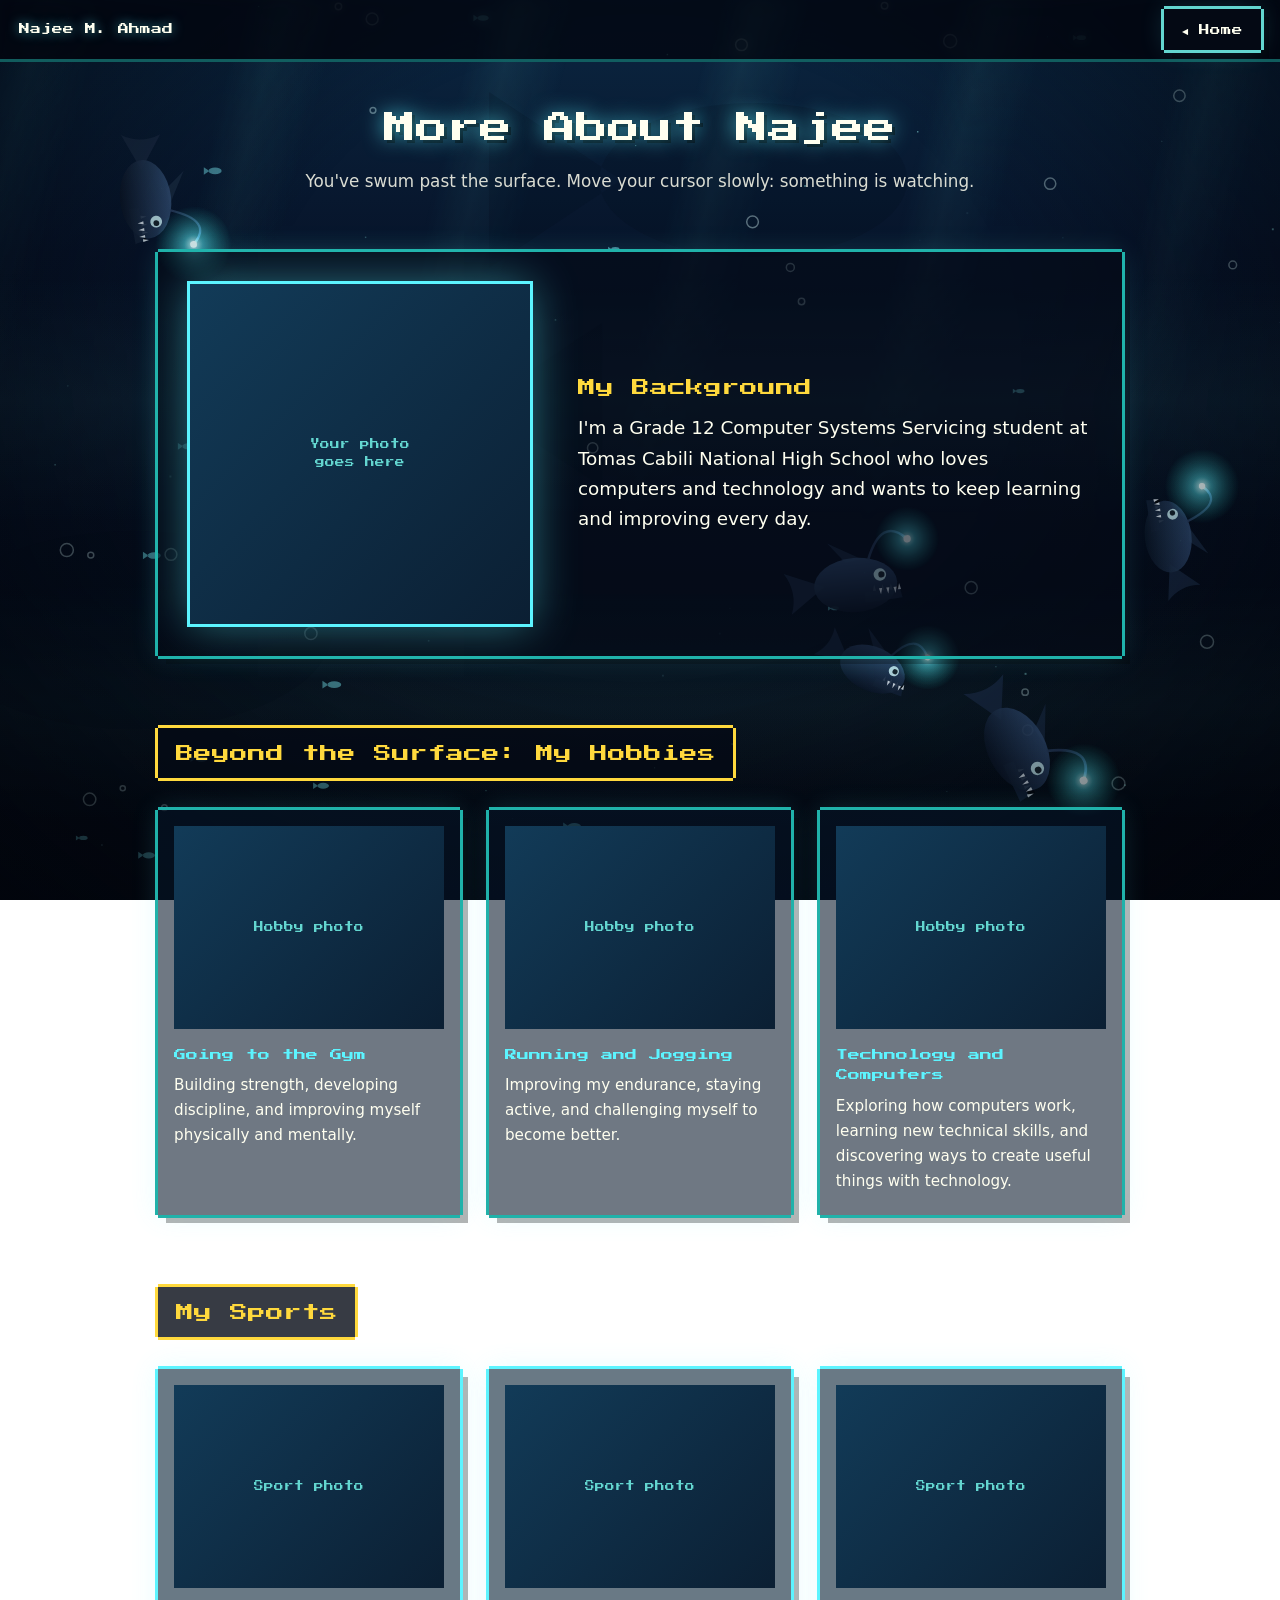
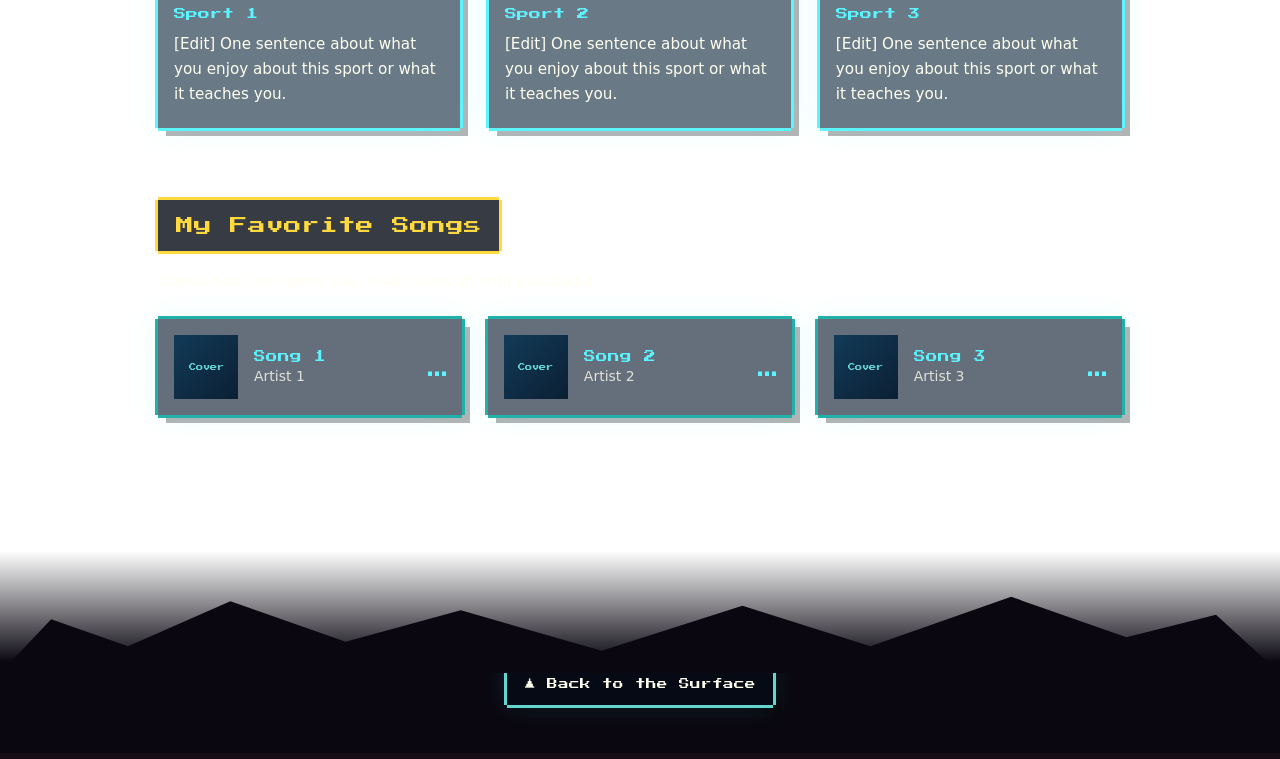
==== about.html @ a52f6c31 "Almost Done" ====
<!DOCTYPE html>
<html lang="en">
<head>
  <meta charset="UTF-8">
  <meta name="viewport" content="width=device-width, initial-scale=1">
  <title>More About Najee | Najee M. Ahmad</title>
  <meta name="description" content="Background, hobbies and sports of Najee M. Ahmad, Grade 12 Computer Systems Servicing student.">
  <meta name="theme-color" content="#050B16">
  <link rel="icon" href="data:image/svg+xml,%3Csvg xmlns='http://www.w3.org/2000/svg' viewBox='0 0 8 8' shape-rendering='crispEdges'%3E%3Crect width='8' height='8' fill='%230B1F33'/%3E%3Crect x='2' y='3' width='4' height='2' fill='%2363D6D0'/%3E%3C/svg%3E">
  <link rel="preconnect" href="https://fonts.googleapis.com">
  <link rel="preconnect" href="https://fonts.gstatic.com" crossorigin>
  <link href="https://fonts.googleapis.com/css2?family=Press+Start+2P&display=swap" rel="stylesheet">
  <link rel="stylesheet" href="about.css">
  <script>document.documentElement.classList.add('js');</script>
</head>
<body>
  <!-- SONGS: put your audio files in a music/ folder as song-1.mp3, song-2.mp3, song-3.mp3 -->
  <!-- PHOTOS: put these in the images/ folder (or change the src paths below):
       about-photo.jpg, hobby-gym.jpg, hobby-running.jpg, hobby-tech.jpg, song-1.jpg..song-3.jpg (covers), sport-1.jpg, sport-2.jpg, sport-3.jpg -->
  <div class="par" style="--k:.10" aria-hidden="true"><div class="rays"></div></div>
  <div class="par" style="--k:.22" aria-hidden="true"><div class="fog f1"></div><div class="fog f2"></div></div>
  <div class="vignette" aria-hidden="true"></div>
  <canvas id="sea" aria-hidden="true"></canvas>

  <header class="nav">
    <a class="brand" href="index.html#surface" data-leave>Najee M. Ahmad</a>
    <a class="btn" href="index.html#surface" data-leave>&#9668; Home</a>
  </header>

  <main>
    <div class="intro reveal">
      <h1>More About Najee</h1>
      <p>You've swum past the surface. Move your cursor slowly: something is watching.</p>
    </div>

    <section id="background" class="panel background" aria-labelledby="bg-title">
      <div class="ph square float reveal">
        <span>Your photo<br>goes here</span>
        <img src="images/about-photo.jpg" alt="Portrait of Najee M. Ahmad" width="560" height="560" data-fallback>
      </div>
      <div class="reveal">
        <h2 id="bg-title">My Background</h2>
        <p>I'm a Grade 12 Computer Systems Servicing student at Tomas Cabili National High School who loves computers and technology and wants to keep learning and improving every day.</p>
      </div>
    </section>

    <section id="hobbies" aria-labelledby="hobby-title">
      <h2 id="hobby-title" class="group reveal">Beyond the Surface: My Hobbies</h2>
      <div class="grid">
        <article class="card reveal">
          <div class="ph"><span>Hobby photo</span><img src="images/hobby-gym.jpg" alt="Najee working out at the gym" width="400" height="300" data-fallback></div>
          <h3>Going to the Gym</h3>
          <p>Building strength, developing discipline, and improving myself physically and mentally.</p>
        </article>
        <article class="card reveal">
          <div class="ph"><span>Hobby photo</span><img src="images/hobby-running.jpg" alt="Najee running outdoors" width="400" height="300" data-fallback></div>
          <h3>Running and Jogging</h3>
          <p>Improving my endurance, staying active, and challenging myself to become better.</p>
        </article>
        <article class="card reveal">
          <div class="ph"><span>Hobby photo</span><img src="images/hobby-tech.jpg" alt="Najee working with computers" width="400" height="300" data-fallback></div>
          <h3>Technology and Computers</h3>
          <p>Exploring how computers work, learning new technical skills, and discovering ways to create useful things with technology.</p>
        </article>
      </div>
    </section>

    <section id="sports" aria-labelledby="sport-title">
      <h2 id="sport-title" class="group reveal">My Sports</h2>
      <div class="grid">
        <article class="card sport reveal">
          <div class="ph"><span>Sport photo</span><img src="images/sport-1.jpg" alt="Najee playing Sport 1 (replace with your sport)" width="400" height="300" data-fallback></div>
          <h3>Sport 1</h3>
          <p>[Edit] One sentence about what you enjoy about this sport or what it teaches you.</p>
        </article>
        <article class="card sport reveal">
          <div class="ph"><span>Sport photo</span><img src="images/sport-2.jpg" alt="Najee playing Sport 2 (replace with your sport)" width="400" height="300" data-fallback></div>
          <h3>Sport 2</h3>
          <p>[Edit] One sentence about what you enjoy about this sport or what it teaches you.</p>
        </article>
        <article class="card sport reveal">
          <div class="ph"><span>Sport photo</span><img src="images/sport-3.jpg" alt="Najee playing Sport 3 (replace with your sport)" width="400" height="300" data-fallback></div>
          <h3>Sport 3</h3>
          <p>[Edit] One sentence about what you enjoy about this sport or what it teaches you.</p>
        </article>
      </div>
    </section>
    <section id="songs" aria-labelledby="song-title">
      <h2 id="song-title" class="group reveal">My Favorite Songs</h2>
      <p class="small-note reveal">Open a box, then press play. Music stays off until you start it.</p>
      <div class="songs">
        <article class="song reveal">
          <button type="button" class="song-head" aria-expanded="false" aria-controls="song-1-panel">
            <span class="cover"><span>Cover</span><img src="images/song-1.jpg" alt="Album cover for Song 1" width="64" height="64" data-fallback></span>
            <span class="song-meta"><strong>Song 1</strong><small>Artist 1</small></span>
            <span class="eq" aria-hidden="true"><i></i><i></i><i></i></span>
          </button>
          <div class="song-panel" id="song-1-panel"><div class="song-inner">
            <div class="ctrls">
              <button type="button" class="play" aria-label="Play Song 1">&#9654;</button>
              <input type="range" class="seek" min="0" max="100" value="0" step="0.1" aria-label="Seek Song 1">
              <span class="time">0:00 / 0:00</span>
            </div>
            <label class="vol">Volume <input type="range" class="volume" min="0" max="1" step="0.05" value="0.6"></label>
            <p class="song-note" hidden>Add your audio file at music/song-1.mp3 to play this song.</p>
          </div></div>
          <audio preload="none" src="music/song-1.mp3"></audio>
        </article>
        <article class="song reveal">
          <button type="button" class="song-head" aria-expanded="false" aria-controls="song-2-panel">
            <span class="cover"><span>Cover</span><img src="images/song-2.jpg" alt="Album cover for Song 2" width="64" height="64" data-fallback></span>
            <span class="song-meta"><strong>Song 2</strong><small>Artist 2</small></span>
            <span class="eq" aria-hidden="true"><i></i><i></i><i></i></span>
          </button>
          <div class="song-panel" id="song-2-panel"><div class="song-inner">
            <div class="ctrls">
              <button type="button" class="play" aria-label="Play Song 2">&#9654;</button>
              <input type="range" class="seek" min="0" max="100" value="0" step="0.1" aria-label="Seek Song 2">
              <span class="time">0:00 / 0:00</span>
            </div>
            <label class="vol">Volume <input type="range" class="volume" min="0" max="1" step="0.05" value="0.6"></label>
            <p class="song-note" hidden>Add your audio file at music/song-2.mp3 to play this song.</p>
          </div></div>
          <audio preload="none" src="music/song-2.mp3"></audio>
        </article>
        <article class="song reveal">
          <button type="button" class="song-head" aria-expanded="false" aria-controls="song-3-panel">
            <span class="cover"><span>Cover</span><img src="images/song-3.jpg" alt="Album cover for Song 3" width="64" height="64" data-fallback></span>
            <span class="song-meta"><strong>Song 3</strong><small>Artist 3</small></span>
            <span class="eq" aria-hidden="true"><i></i><i></i><i></i></span>
          </button>
          <div class="song-panel" id="song-3-panel"><div class="song-inner">
            <div class="ctrls">
              <button type="button" class="play" aria-label="Play Song 3">&#9654;</button>
              <input type="range" class="seek" min="0" max="100" value="0" step="0.1" aria-label="Seek Song 3">
              <span class="time">0:00 / 0:00</span>
            </div>
            <label class="vol">Volume <input type="range" class="volume" min="0" max="1" step="0.05" value="0.6"></label>
            <p class="song-note" hidden>Add your audio file at music/song-3.mp3 to play this song.</p>
          </div></div>
          <audio preload="none" src="music/song-3.mp3"></audio>
        </article>
      </div>
    </section>
  </main>

  <footer class="floor">
    <a class="btn" href="index.html#surface" data-leave>&#9650; Back to the Surface</a>
  </footer>

  <script src="about.js"></script>
</body>
</html>
---- about.css ----
/* about.css - deep-sea abyss theme for about.html */
@view-transition { navigation: auto; }
:root {
  --navy: #0B1F33; --deep: #07142A; --abyss: #030710;
  --teal: #20B2AA; --turq: #63D6D0; --bio: #5CF4FF; --gold: #FFD93D; --ivory: #FFFFF0;
  --px: "Press Start 2P", "Courier New", ui-monospace, monospace;
}
*, *::before, *::after { box-sizing: border-box; }
html { scroll-behavior: smooth; -webkit-text-size-adjust: 100%; }
body {
  margin: 0; min-height: 100vh; overflow-x: hidden; animation: pageIn .9s ease both;
  background: linear-gradient(180deg, #0B2742 0, var(--deep) 28%, var(--abyss) 100%) fixed;
  color: var(--ivory); font: 1.05rem/1.65 "Segoe UI", system-ui, -apple-system, Roboto, Arial, sans-serif;
}
body.leaving { opacity: 0; transition: opacity .32s ease; }
h1, h2, h3, p { margin: 0 0 .7em; }
img { max-width: 100%; }
a { color: var(--turq); }
[hidden] { display: none !important; }
:focus-visible { outline: 3px solid var(--gold); outline-offset: 3px; }

/* Depth layers: all decorative, none clickable */
.par, .vignette, #sea { position: fixed; inset: 0; pointer-events: none; }
.par { z-index: 0; transform: translateY(calc(var(--sy, 0) * var(--k) * -1px)); }
.rays {
  position: absolute; top: 0; left: -10%; width: 120%; height: 62%;
  background: repeating-linear-gradient(104deg, rgba(99,214,208,0) 0 130px, rgba(99,214,208,.09) 170px, rgba(99,214,208,0) 230px);
  -webkit-mask-image: linear-gradient(#000, transparent); mask-image: linear-gradient(#000, transparent);
  animation: sway 18s ease-in-out infinite alternate;
}
.fog { position: absolute; left: -20%; width: 140%; height: 260px; background: linear-gradient(transparent, rgba(99,214,208,.07), transparent); animation: drift 30s ease-in-out infinite alternate; }
.f1 { top: 30%; } .f2 { top: 64%; animation-duration: 40s; animation-direction: alternate-reverse; }
.vignette { z-index: 2; background: radial-gradient(ellipse at 50% 40%, transparent 42%, rgba(2,5,12,.8) 100%); }
#sea { z-index: 1; width: 100%; height: 100%; } /* behind the content, so text and photos stay readable */

/* Nav */
.nav {
  position: fixed; inset: 0 0 auto 0; z-index: 10; height: 62px; padding: 0 1.2rem;
  display: flex; align-items: center; justify-content: space-between;
  background: rgba(3,7,16,.82); border-bottom: 3px solid rgba(32,178,170,.5);
  -webkit-backdrop-filter: blur(6px); backdrop-filter: blur(6px);
}
.brand { font: .68rem/1.5 var(--px); color: var(--ivory); text-decoration: none; text-shadow: 0 0 12px rgba(92,244,255,.6); }

/* Layout */
main { position: relative; z-index: 3; max-width: 1060px; margin: 0 auto; padding: 6.5rem clamp(1.1rem, 5vw, 3rem) 4rem; }
.intro { text-align: center; margin-bottom: 3.5rem; }
h1 { font: 400 clamp(1.2rem, 4vw, 2rem)/1.5 var(--px); margin-bottom: 1rem; text-shadow: 0 0 20px rgba(92,244,255,.7), 3px 3px 0 rgba(3,7,16,.8); }
.intro p { opacity: .85; }
h2 { font: 400 clamp(.85rem, 2.4vw, 1.1rem)/1.6 var(--px); color: var(--gold); }
h3 { font: 400 .75rem/1.7 var(--px); color: var(--bio); margin: 1rem 0 .5rem; }

.panel, .card, .btn {
  --bc: var(--teal);
  box-shadow: 0 -3px 0 var(--bc), 0 3px 0 var(--bc), -3px 0 0 var(--bc), 3px 0 0 var(--bc), 0 0 26px rgba(92,244,255,.16), 8px 8px 0 rgba(0,0,0,.3);
}
.panel { background: rgba(5,11,22,.6); padding: 2rem; }
.background { display: grid; grid-template-columns: minmax(200px, 340px) 1fr; gap: 3rem; align-items: center; margin-bottom: 4.5rem; }
.background p { margin: 0; max-width: 46ch; font-size: 1.15rem; }
.group { display: inline-block; margin: 0 0 2rem; padding: .7rem 1.1rem; background: rgba(5,11,22,.8); box-shadow: 0 -3px 0 var(--gold), 0 3px 0 var(--gold), -3px 0 0 var(--gold), 3px 0 0 var(--gold); }
.grid { display: grid; gap: 1.8rem; margin-bottom: 4.5rem; grid-template-columns: repeat(auto-fit, minmax(min(100%, 260px), 1fr)); }

/* Observation-panel cards */
.card { position: relative; overflow: hidden; padding: 1rem 1rem 1.3rem; background: rgba(8,24,42,.58); transition: transform .25s ease, box-shadow .25s ease; }
.card > * { position: relative; }
.card::before { content: ""; position: absolute; inset: 0; opacity: 0; transition: opacity .4s; background: radial-gradient(ellipse at 50% -10%, rgba(92,244,255,.3), transparent 65%); }
.card:hover, .card:focus-within { transform: translateY(-5px); --bc: var(--bio); box-shadow: 0 -3px 0 var(--bc), 0 3px 0 var(--bc), -3px 0 0 var(--bc), 3px 0 0 var(--bc), 0 0 40px rgba(92,244,255,.4), 8px 8px 0 rgba(0,0,0,.3); }
.card:hover::before { opacity: 1; }
.card p { margin: 0; font-size: .95rem; }
.sport { --bc: var(--bio); background: rgba(6,32,52,.6); }
.sport:hover { transform: translateY(-8px) rotate(-.6deg); }

/* Photo frames with placeholders, hover zoom and light sweep */
.ph { position: relative; aspect-ratio: 4/3; overflow: hidden; background: linear-gradient(135deg, #123B58, var(--navy)); }
.ph.square { aspect-ratio: 1; box-shadow: 0 0 0 3px var(--bio), 0 0 44px rgba(92,244,255,.45); }
.ph img { position: absolute; inset: 0; width: 100%; height: 100%; object-fit: cover; transition: transform .6s ease; }
.card:hover .ph img { transform: scale(1.07); }
.ph span { position: absolute; inset: 0; display: grid; place-items: center; padding: 1rem; text-align: center; font: .6rem/1.8 var(--px); color: var(--turq); }
.ph::after { content: ""; position: absolute; inset: 0; pointer-events: none; transform: translateX(-120%); background: linear-gradient(105deg, transparent 35%, rgba(92,244,255,.35) 50%, transparent 65%); }
.card:hover .ph::after { transform: translateX(120%); transition: transform .9s ease; }
.is-missing { display: none; }
.float { animation: float 6s ease-in-out infinite alternate; }

/* Buttons and ocean floor */
.btn { --bc: var(--turq); display: inline-flex; align-items: center; gap: .6rem; padding: .8rem 1.1rem; font: .66rem/1.5 var(--px); text-decoration: none; background: rgba(5,11,22,.9); color: var(--ivory); transition: transform .12s, background-color .15s; }
.btn:hover { transform: translateY(-3px); background: #123B58; }
.floor { position: relative; z-index: 3; text-align: center; padding: 7rem 1rem 3rem; background: linear-gradient(transparent, #0A0710 55%); border-bottom: 6px solid #150C14; }
.floor::before { content: ""; position: absolute; left: 0; right: 0; top: 2rem; height: 90px; background: #0A0710; clip-path: polygon(0 100%, 4% 40%, 10% 70%, 18% 20%, 27% 65%, 36% 30%, 47% 75%, 58% 25%, 68% 70%, 79% 15%, 88% 60%, 95% 35%, 100% 100%); }

/* Reveal on scroll */
.js .reveal { opacity: 0; transform: translateY(22px); transition: opacity .8s ease, transform .8s ease; }
.js .reveal.in { opacity: 1; transform: none; }
.js .card.reveal.in { transition: opacity .8s ease, transform .25s ease, box-shadow .25s ease; }

@keyframes pageIn { from { opacity: 0; } }
@keyframes sway { from { transform: translateX(-3%); opacity: .7; } to { transform: translateX(3%); opacity: 1; } }
@keyframes drift { from { transform: translateX(-6%); } to { transform: translateX(6%); } }
@keyframes float { from { transform: translateY(-7px); } to { transform: translateY(7px); } }

@media (max-width: 800px) { .background { grid-template-columns: 1fr; justify-items: center; text-align: center; gap: 2rem; } .background .ph { width: min(280px, 72vw); } }
@media (max-width: 480px) { .brand { font-size: .55rem; } .btn { font-size: .58rem; padding: .7rem .8rem; } .panel { padding: 1.2rem; } }
@media (prefers-reduced-motion: reduce) {
  html { scroll-behavior: auto; }
  *, *::before, *::after { animation: none !important; transition: none !important; }
  .js .reveal { opacity: 1; transform: none; }
}

/* ---- Fish cursor (same as the main page; desktop / fine pointers only) ---- */
.fish-cursor { display: none; }
@media (hover: hover) and (pointer: fine) {
  html.has-fish, html.has-fish * { cursor: none !important; }
  .fish-cursor {
    display: block; position: fixed; left: 0; top: 0; z-index: 9999;
    width: 46px; height: 28px; margin: -14px 0 0 -23px;
    pointer-events: none; opacity: 0; transition: opacity .25s; will-change: transform;
  }
  .fish-cursor.is-on { opacity: 1; }
  .fish-flip { position: absolute; inset: 0; transition: transform .22s ease; }
  .fish-cursor.face-left .fish-flip { transform: scaleX(-1); }
  .fish-bob { position: absolute; inset: 0; animation: fishBob 1.6s ease-in-out infinite alternate; filter: drop-shadow(0 0 5px rgba(99,214,208,.55)); }
  .fish-body {
    position: absolute; left: 12px; top: 2px; width: 32px; height: 24px;
    background: radial-gradient(ellipse at 62% 30%, #A8FFF8 0, var(--turq) 38%, var(--teal) 100%);
    border-radius: 60% 48% 48% 60% / 55% 50% 50% 55%; box-shadow: inset 0 -5px 0 rgba(8,90,96,.55);
  }
  .fish-body::before { content: ""; position: absolute; left: 6px; right: 5px; bottom: 5px; height: 4px; border-radius: 4px; background: rgba(255,255,240,.75); }
  .fish-body::after { content: ""; position: absolute; right: 6px; top: 6px; width: 6px; height: 6px; border-radius: 50%; background: var(--ivory); box-shadow: inset -2px 0 0 var(--navy); }
  .fish-fin { position: absolute; left: 20px; top: -2px; width: 12px; height: 9px; background: var(--teal); border-radius: 80% 80% 0 0; transform-origin: 50% 100%; animation: finFlap .5s ease-in-out infinite alternate; }
  .fish-tail { position: absolute; left: 0; top: 4px; width: 17px; height: 20px; background: linear-gradient(90deg, #138a84, var(--teal)); clip-path: polygon(0 0, 100% 40%, 100% 60%, 0 100%, 26% 50%); transform-origin: 100% 50%; animation: tailSwish .38s ease-in-out infinite alternate; }
}
@keyframes tailSwish { from { transform: rotate(-24deg); } to { transform: rotate(24deg); } }
@keyframes finFlap { from { transform: rotate(-12deg); } to { transform: rotate(14deg); } }
@keyframes fishBob { from { transform: translateY(-2px); } to { transform: translateY(2px); } }

/* ---- Favorite songs (Spotify-style players) ---- */
.small-note { font-size: .9rem; opacity: .8; margin: -.8rem 0 1.6rem; }
.songs { display: grid; gap: 1.6rem; margin-bottom: 4.5rem; align-items: start; grid-template-columns: repeat(auto-fit, minmax(min(100%, 290px), 1fr)); }
.song {
  --bc: var(--teal); background: rgba(8,24,42,.62);
  box-shadow: 0 -3px 0 var(--bc), 0 3px 0 var(--bc), -3px 0 0 var(--bc), 3px 0 0 var(--bc), 0 0 26px rgba(92,244,255,.16), 8px 8px 0 rgba(0,0,0,.3);
  transition: box-shadow .25s ease, transform .25s ease;
}
.song:hover { transform: translateY(-3px); --bc: var(--turq); }
.song.is-open { --bc: var(--bio); }
.song.is-playing { box-shadow: 0 -3px 0 var(--bc), 0 3px 0 var(--bc), -3px 0 0 var(--bc), 3px 0 0 var(--bc), 0 0 44px rgba(92,244,255,.5), 8px 8px 0 rgba(0,0,0,.3); }
.song-head { display: flex; align-items: center; gap: 1rem; width: 100%; padding: 1rem; background: none; border: 0; color: inherit; font: inherit; text-align: left; cursor: pointer; }
.cover { position: relative; flex: none; width: 64px; height: 64px; overflow: hidden; background: linear-gradient(135deg, #123B58, var(--navy)); }
.cover span { position: absolute; inset: 0; display: grid; place-items: center; font: .45rem var(--px); color: var(--turq); }
.cover img { position: absolute; inset: 0; width: 100%; height: 100%; object-fit: cover; }
.song-meta { display: grid; min-width: 0; }
.song-meta strong { font: 400 .72rem/1.6 var(--px); color: var(--bio); }
.song-meta small { opacity: .8; }
.eq { display: flex; align-items: flex-end; gap: 3px; height: 18px; margin-left: auto; }
.eq i { width: 4px; height: 100%; background: var(--bio); transform: scaleY(.25); transform-origin: bottom; }
.song.is-playing .eq i { animation: eq .8s ease-in-out infinite alternate; }
.eq i:nth-child(2) { animation-delay: -.3s !important; } .eq i:nth-child(3) { animation-delay: -.6s !important; }
.song-panel { display: grid; grid-template-rows: 0fr; visibility: hidden; transition: grid-template-rows .35s ease, visibility 0s .35s; }
.song.is-open .song-panel { grid-template-rows: 1fr; visibility: visible; transition: grid-template-rows .35s ease; }
.song-inner { overflow: hidden; min-height: 0; }
.ctrls { display: flex; flex-wrap: wrap; align-items: center; gap: .8rem; margin: 0 1rem 1rem; }
.play { width: 44px; height: 44px; padding: 0; border: 0; cursor: pointer; background: var(--bio); color: var(--navy); font-size: 1rem; box-shadow: 0 0 16px rgba(92,244,255,.6); }
.play:hover { background: #A8FFF8; }
.seek { flex: 1; min-width: 110px; accent-color: var(--bio); cursor: pointer; }
.time { font-size: .8rem; opacity: .85; font-variant-numeric: tabular-nums; }
.vol { display: flex; align-items: center; gap: .6rem; margin: 0 1rem 1rem; font-size: .8rem; opacity: .9; }
.vol input { flex: 1; accent-color: var(--turq); cursor: pointer; }
.song-note { margin: 0 1rem 1rem; font-size: .85rem; color: var(--gold); }
@keyframes eq { to { transform: scaleY(1); } }
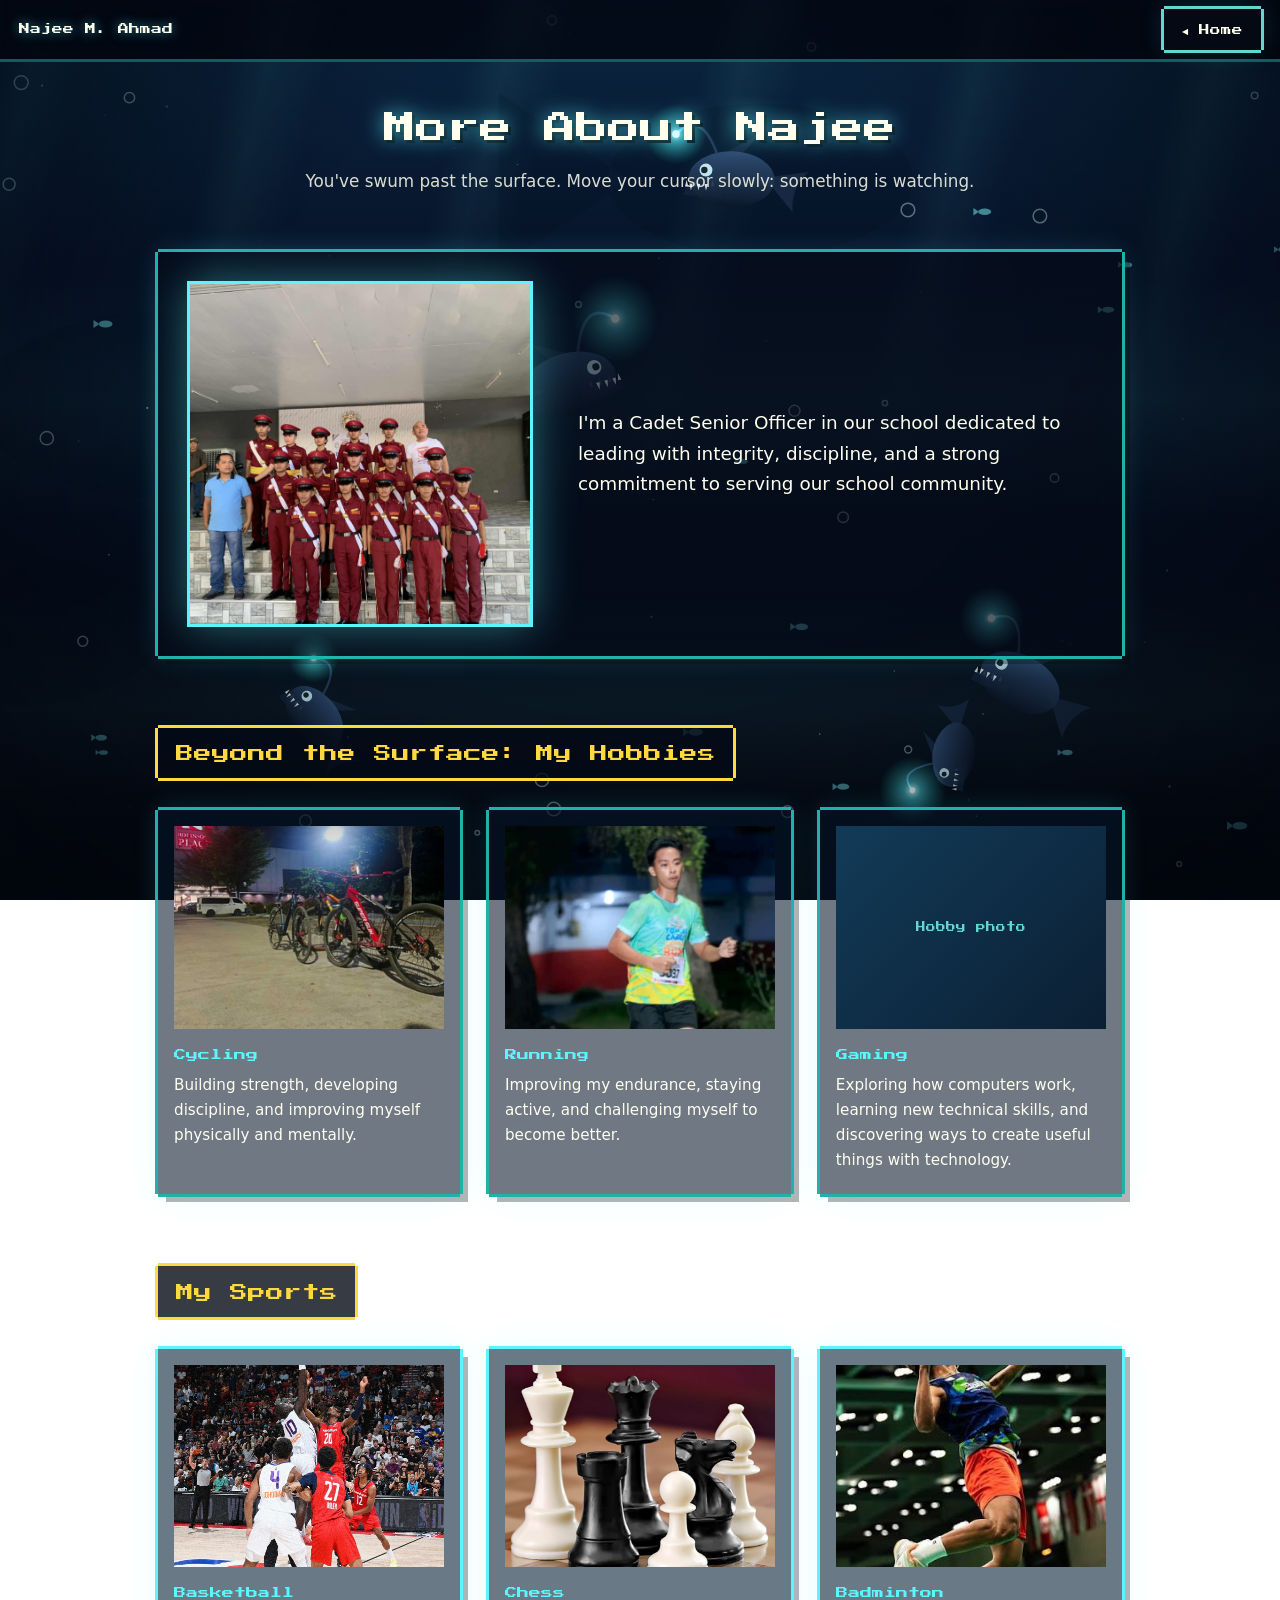
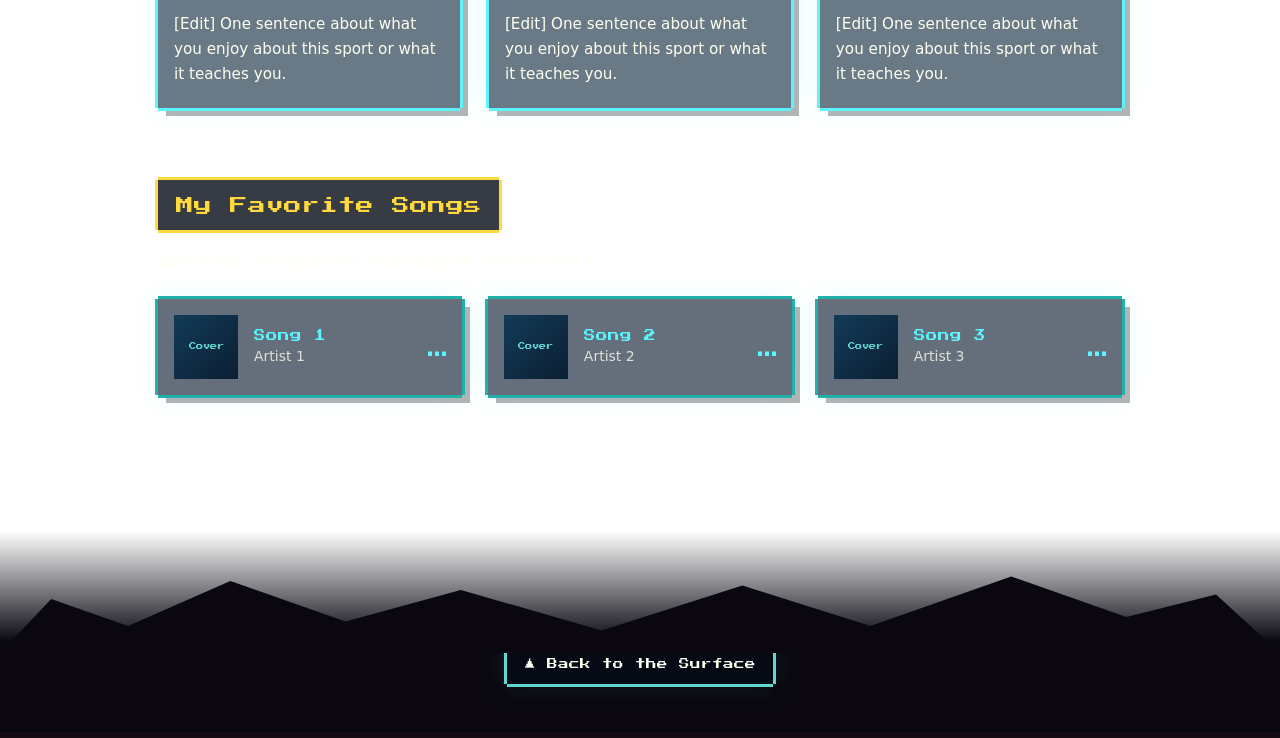
==== commit 22ca4a60: "90% DONE" ====
--- a/about.html
+++ b/about.html
@@ -36,11 +36,11 @@
     <section id="background" class="panel background" aria-labelledby="bg-title">
       <div class="ph square float reveal">
         <span>Your photo<br>goes here</span>
-        <img src="images/about-photo.jpg" alt="Portrait of Najee M. Ahmad" width="560" height="560" data-fallback>
+        <img src="assets/cat.jpg" alt="Portrait of Najee M. Ahmad" width="560" height="560" data-fallback>
       </div>
       <div class="reveal">
-        <h2 id="bg-title">My Background</h2>
-        <p>I'm a Grade 12 Computer Systems Servicing student at Tomas Cabili National High School who loves computers and technology and wants to keep learning and improving every day.</p>
+        
+        <p>I'm a Cadet Senior Officer in our school dedicated to leading with integrity, discipline, and a strong commitment to serving our school community.</p>
       </div>
     </section>
 
@@ -48,18 +48,18 @@
       <h2 id="hobby-title" class="group reveal">Beyond the Surface: My Hobbies</h2>
       <div class="grid">
         <article class="card reveal">
-          <div class="ph"><span>Hobby photo</span><img src="images/hobby-gym.jpg" alt="Najee working out at the gym" width="400" height="300" data-fallback></div>
-          <h3>Going to the Gym</h3>
+          <div class="ph"><span>Hobby photo</span><img src="assets/hobby-2.jpg" alt="Najee working out at the gym" width="400" height="300" data-fallback></div>
+          <h3>Cycling</h3>
           <p>Building strength, developing discipline, and improving myself physically and mentally.</p>
         </article>
         <article class="card reveal">
-          <div class="ph"><span>Hobby photo</span><img src="images/hobby-running.jpg" alt="Najee running outdoors" width="400" height="300" data-fallback></div>
-          <h3>Running and Jogging</h3>
+          <div class="ph"><span>Hobby photo</span><img src="assets/hobby-1.jpg" alt="Najee running outdoors" width="400" height="300" data-fallback></div>
+          <h3>Running</h3>
           <p>Improving my endurance, staying active, and challenging myself to become better.</p>
         </article>
         <article class="card reveal">
-          <div class="ph"><span>Hobby photo</span><img src="images/hobby-tech.jpg" alt="Najee working with computers" width="400" height="300" data-fallback></div>
-          <h3>Technology and Computers</h3>
+          <div class="ph"><span>Hobby photo</span><img src="assets/gaming.webp" alt="Najee working with computers" width="400" height="300" data-fallback></div>
+          <h3>Gaming</h3>
           <p>Exploring how computers work, learning new technical skills, and discovering ways to create useful things with technology.</p>
         </article>
       </div>
@@ -69,18 +69,18 @@
       <h2 id="sport-title" class="group reveal">My Sports</h2>
       <div class="grid">
         <article class="card sport reveal">
-          <div class="ph"><span>Sport photo</span><img src="images/sport-1.jpg" alt="Najee playing Sport 1 (replace with your sport)" width="400" height="300" data-fallback></div>
-          <h3>Sport 1</h3>
+          <div class="ph"><span>Sport photo</span><img src="assets/Basketball.webp" alt="Najee playing Sport 1 (replace with your sport)" width="400" height="300" data-fallback></div>
+          <h3>Basketball</h3>
           <p>[Edit] One sentence about what you enjoy about this sport or what it teaches you.</p>
         </article>
         <article class="card sport reveal">
-          <div class="ph"><span>Sport photo</span><img src="images/sport-2.jpg" alt="Najee playing Sport 2 (replace with your sport)" width="400" height="300" data-fallback></div>
-          <h3>Sport 2</h3>
+          <div class="ph"><span>Sport photo</span><img src="assets/ChessSet.jpg" alt="Najee playing Sport 2 (replace with your sport)" width="400" height="300" data-fallback></div>
+          <h3>Chess</h3>
           <p>[Edit] One sentence about what you enjoy about this sport or what it teaches you.</p>
         </article>
         <article class="card sport reveal">
-          <div class="ph"><span>Sport photo</span><img src="images/sport-3.jpg" alt="Najee playing Sport 3 (replace with your sport)" width="400" height="300" data-fallback></div>
-          <h3>Sport 3</h3>
+          <div class="ph"><span>Sport photo</span><img src="assets/Badminton.jpg" alt="Najee playing Sport 3 (replace with your sport)" width="400" height="300" data-fallback></div>
+          <h3>Badminton</h3>
           <p>[Edit] One sentence about what you enjoy about this sport or what it teaches you.</p>
         </article>
       </div>
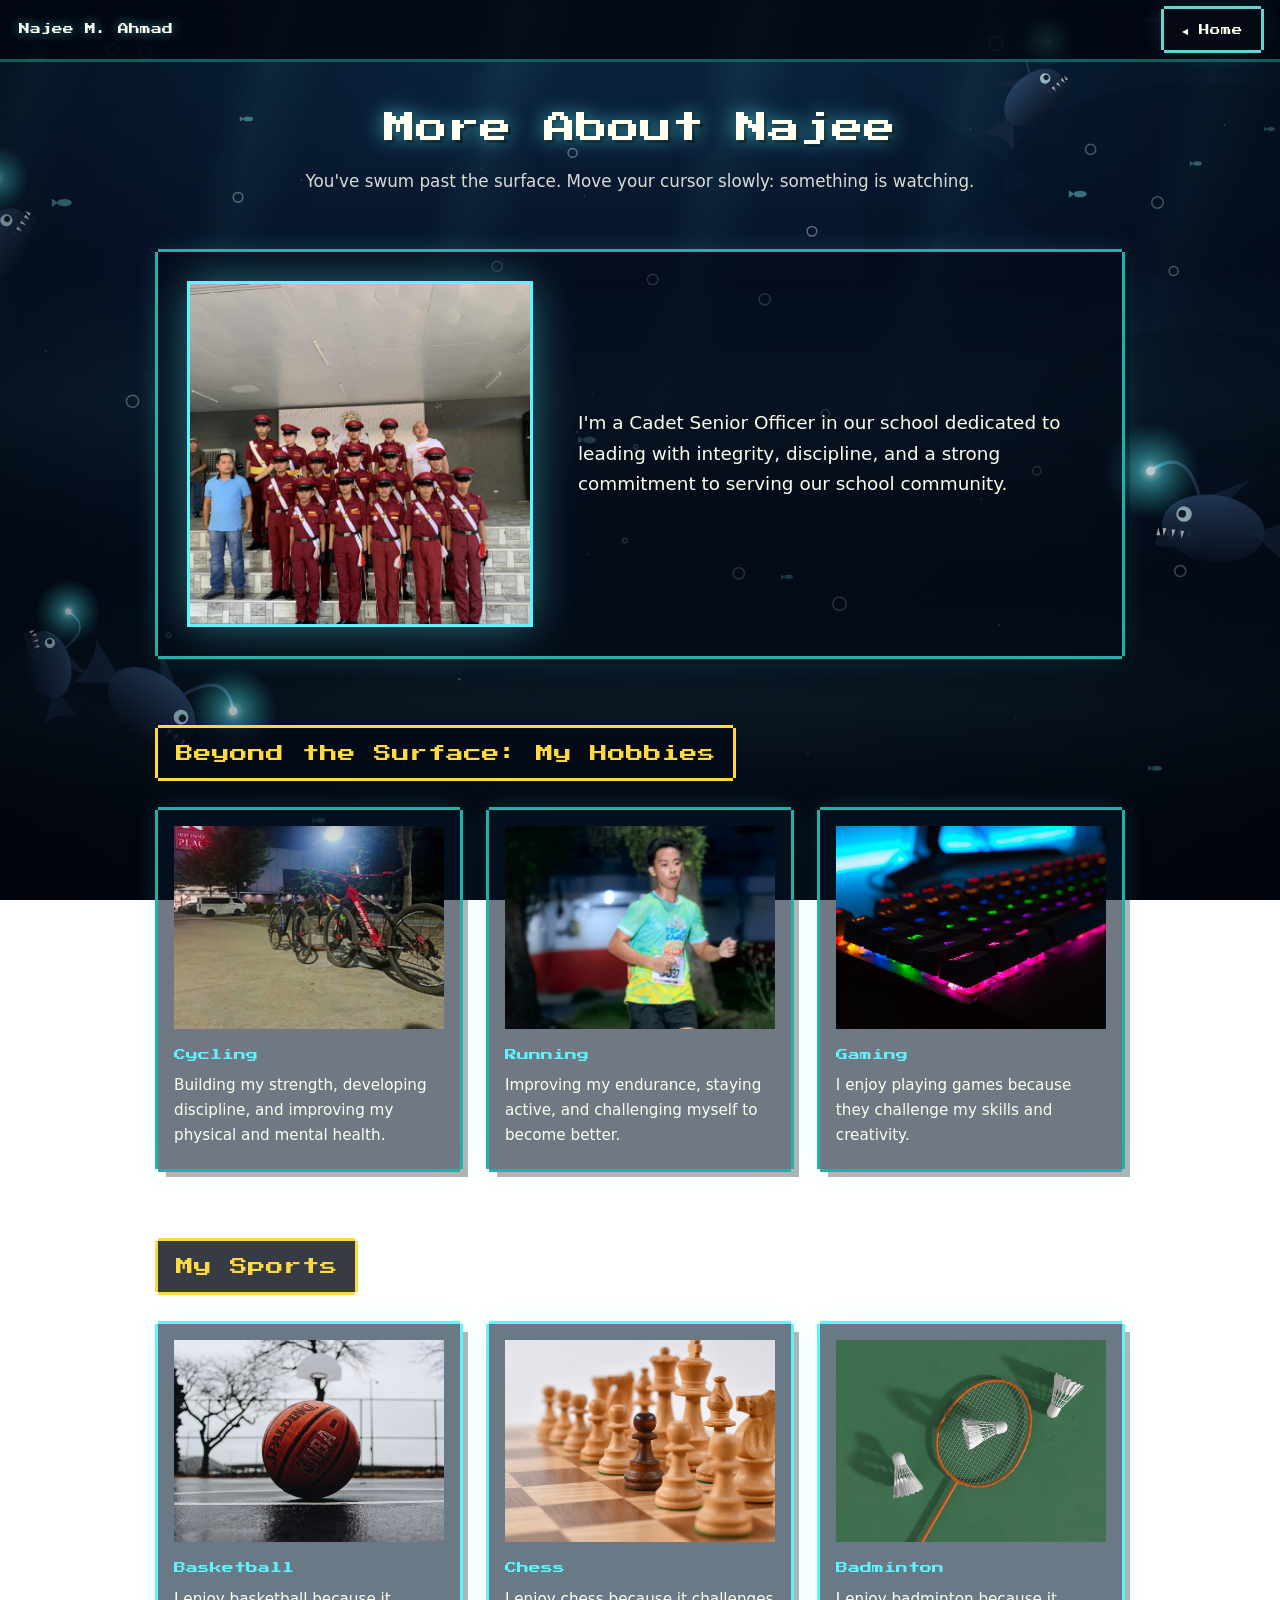
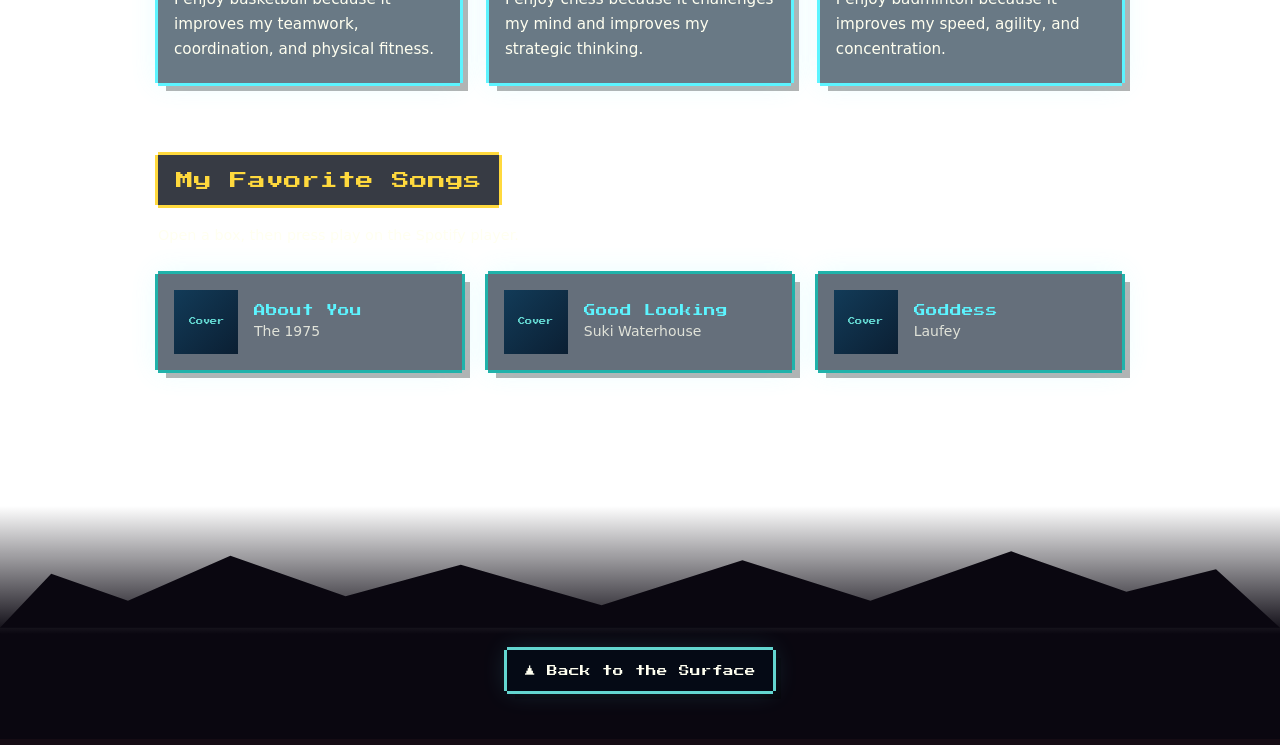
==== commit d6ec198f: "Profile Missing" ====
--- a/about.html
+++ b/about.html
@@ -50,7 +50,7 @@
         <article class="card reveal">
           <div class="ph"><span>Hobby photo</span><img src="assets/hobby-2.jpg" alt="Najee working out at the gym" width="400" height="300" data-fallback></div>
           <h3>Cycling</h3>
-          <p>Building strength, developing discipline, and improving myself physically and mentally.</p>
+          <p>Building my strength, developing discipline, and improving my physical and mental health.</p>
         </article>
         <article class="card reveal">
           <div class="ph"><span>Hobby photo</span><img src="assets/hobby-1.jpg" alt="Najee running outdoors" width="400" height="300" data-fallback></div>
@@ -58,9 +58,9 @@
           <p>Improving my endurance, staying active, and challenging myself to become better.</p>
         </article>
         <article class="card reveal">
-          <div class="ph"><span>Hobby photo</span><img src="assets/gaming.webp" alt="Najee working with computers" width="400" height="300" data-fallback></div>
+          <div class="ph"><span>Hobby photo</span><img src="assets/GamingHobby.avif" alt="Najee working with computers" width="400" height="300" data-fallback></div>
           <h3>Gaming</h3>
-          <p>Exploring how computers work, learning new technical skills, and discovering ways to create useful things with technology.</p>
+          <p>I enjoy playing games because they challenge my skills and creativity.</p>
         </article>
       </div>
     </section>
@@ -69,85 +69,63 @@
       <h2 id="sport-title" class="group reveal">My Sports</h2>
       <div class="grid">
         <article class="card sport reveal">
-          <div class="ph"><span>Sport photo</span><img src="assets/Basketball.webp" alt="Najee playing Sport 1 (replace with your sport)" width="400" height="300" data-fallback></div>
+          <div class="ph"><span>Sport photo</span><img src="assets/BasketballHobby1.avif" alt="Najee playing Sport 1 (replace with your sport)" width="400" height="300" data-fallback></div>
           <h3>Basketball</h3>
-          <p>[Edit] One sentence about what you enjoy about this sport or what it teaches you.</p>
+          <p>I enjoy basketball because it improves my teamwork, coordination, and physical fitness.</p>
         </article>
         <article class="card sport reveal">
-          <div class="ph"><span>Sport photo</span><img src="assets/ChessSet.jpg" alt="Najee playing Sport 2 (replace with your sport)" width="400" height="300" data-fallback></div>
+          <div class="ph"><span>Sport photo</span><img src="assets/ChessHobby.avif" alt="Najee playing Sport 2 (replace with your sport)" width="400" height="300" data-fallback></div>
           <h3>Chess</h3>
-          <p>[Edit] One sentence about what you enjoy about this sport or what it teaches you.</p>
+          <p>I enjoy chess because it challenges my mind and improves my strategic thinking.</p>
         </article>
         <article class="card sport reveal">
-          <div class="ph"><span>Sport photo</span><img src="assets/Badminton.jpg" alt="Najee playing Sport 3 (replace with your sport)" width="400" height="300" data-fallback></div>
+          <div class="ph"><span>Sport photo</span><img src="assets/BadmintonHobby.avif" alt="Najee playing Sport 3 (replace with your sport)" width="400" height="300" data-fallback></div>
           <h3>Badminton</h3>
-          <p>[Edit] One sentence about what you enjoy about this sport or what it teaches you.</p>
+          <p>I enjoy badminton because it improves my speed, agility, and concentration.</p>
+      </div>
+    </section>
+        <section id="songs" aria-labelledby="song-title">
+      <h2 id="song-title" class="group reveal">My Favorite Songs</h2>
+      <p class="small-note reveal">Open a box, then press play on the Spotify player.</p>
+      <div class="songs">
+        <article class="song reveal">
+          <button type="button" class="song-head" aria-expanded="false" aria-controls="song-1-panel">
+            <span class="cover"><span>Cover</span><img src="https://i.scdn.co/image/ab67616d0000b27300702474f8e0e2b6155d48e3" alt="Album cover for About You by The 1975" width="64" height="64" data-fallback></span>
+            <span class="song-meta"><strong>About You</strong><small>The 1975</small></span>
+          </button>
+          <div class="song-panel" id="song-1-panel"><div class="song-inner">
+            <iframe class="embed" title="Spotify player: About You by The 1975" data-src="https://open.spotify.com/embed/track/3hEfpBHxgieRLz4t3kLNEg?utm_source=generator&amp;theme=0" width="100%" height="152" allow="autoplay; clipboard-write; encrypted-media; fullscreen; picture-in-picture"></iframe>
+          </div></div>
+        </article>
+        <article class="song reveal">
+          <button type="button" class="song-head" aria-expanded="false" aria-controls="song-2-panel">
+            <span class="cover"><span>Cover</span><img src="https://i.scdn.co/image/ab67616d0000b27310542e1524cbfe41bdb82ad3" alt="Album cover for Good Looking by Suki Waterhouse" width="64" height="64" data-fallback></span>
+            <span class="song-meta"><strong>Good Looking</strong><small>Suki Waterhouse</small></span>
+          </button>
+          <div class="song-panel" id="song-2-panel"><div class="song-inner">
+            <iframe class="embed" title="Spotify player: Good Looking by Suki Waterhouse" data-src="https://open.spotify.com/embed/track/026wpXkLAjImiWOzzcJBHj?utm_source=generator&amp;theme=0" width="100%" height="152" allow="autoplay; clipboard-write; encrypted-media; fullscreen; picture-in-picture"></iframe>
+          </div></div>
+        </article>
+        <article class="song reveal">
+          <button type="button" class="song-head" aria-expanded="false" aria-controls="song-3-panel">
+            <span class="cover"><span>Cover</span><img src="https://i.scdn.co/image/ab67616d0000b273c8fad28da38a5376372362e6" alt="Album cover for Goddess by Laufey" width="64" height="64" data-fallback></span>
+            <span class="song-meta"><strong>Goddess</strong><small>Laufey</small></span>
+          </button>
+          <div class="song-panel" id="song-3-panel"><div class="song-inner">
+            <iframe class="embed" title="Spotify player: Goddess by Laufey" data-src="https://open.spotify.com/embed/track/4R3AU2pjv8ge2siX1fVbZs?utm_source=generator&amp;theme=0" width="100%" height="152" allow="autoplay; clipboard-write; encrypted-media; fullscreen; picture-in-picture"></iframe>
+          </div></div>
         </article>
       </div>
     </section>
-    <section id="songs" aria-labelledby="song-title">
-      <h2 id="song-title" class="group reveal">My Favorite Songs</h2>
-      <p class="small-note reveal">Open a box, then press play. Music stays off until you start it.</p>
-      <div class="songs">
-        <article class="song reveal">
-          <button type="button" class="song-head" aria-expanded="false" aria-controls="song-1-panel">
-            <span class="cover"><span>Cover</span><img src="images/song-1.jpg" alt="Album cover for Song 1" width="64" height="64" data-fallback></span>
-            <span class="song-meta"><strong>Song 1</strong><small>Artist 1</small></span>
-            <span class="eq" aria-hidden="true"><i></i><i></i><i></i></span>
-          </button>
-          <div class="song-panel" id="song-1-panel"><div class="song-inner">
-            <div class="ctrls">
-              <button type="button" class="play" aria-label="Play Song 1">&#9654;</button>
-              <input type="range" class="seek" min="0" max="100" value="0" step="0.1" aria-label="Seek Song 1">
-              <span class="time">0:00 / 0:00</span>
-            </div>
-            <label class="vol">Volume <input type="range" class="volume" min="0" max="1" step="0.05" value="0.6"></label>
-            <p class="song-note" hidden>Add your audio file at music/song-1.mp3 to play this song.</p>
-          </div></div>
-          <audio preload="none" src="music/song-1.mp3"></audio>
-        </article>
-        <article class="song reveal">
-          <button type="button" class="song-head" aria-expanded="false" aria-controls="song-2-panel">
-            <span class="cover"><span>Cover</span><img src="images/song-2.jpg" alt="Album cover for Song 2" width="64" height="64" data-fallback></span>
-            <span class="song-meta"><strong>Song 2</strong><small>Artist 2</small></span>
-            <span class="eq" aria-hidden="true"><i></i><i></i><i></i></span>
-          </button>
-          <div class="song-panel" id="song-2-panel"><div class="song-inner">
-            <div class="ctrls">
-              <button type="button" class="play" aria-label="Play Song 2">&#9654;</button>
-              <input type="range" class="seek" min="0" max="100" value="0" step="0.1" aria-label="Seek Song 2">
-              <span class="time">0:00 / 0:00</span>
-            </div>
-            <label class="vol">Volume <input type="range" class="volume" min="0" max="1" step="0.05" value="0.6"></label>
-            <p class="song-note" hidden>Add your audio file at music/song-2.mp3 to play this song.</p>
-          </div></div>
-          <audio preload="none" src="music/song-2.mp3"></audio>
-        </article>
-        <article class="song reveal">
-          <button type="button" class="song-head" aria-expanded="false" aria-controls="song-3-panel">
-            <span class="cover"><span>Cover</span><img src="images/song-3.jpg" alt="Album cover for Song 3" width="64" height="64" data-fallback></span>
-            <span class="song-meta"><strong>Song 3</strong><small>Artist 3</small></span>
-            <span class="eq" aria-hidden="true"><i></i><i></i><i></i></span>
-          </button>
-          <div class="song-panel" id="song-3-panel"><div class="song-inner">
-            <div class="ctrls">
-              <button type="button" class="play" aria-label="Play Song 3">&#9654;</button>
-              <input type="range" class="seek" min="0" max="100" value="0" step="0.1" aria-label="Seek Song 3">
-              <span class="time">0:00 / 0:00</span>
-            </div>
-            <label class="vol">Volume <input type="range" class="volume" min="0" max="1" step="0.05" value="0.6"></label>
-            <p class="song-note" hidden>Add your audio file at music/song-3.mp3 to play this song.</p>
-          </div></div>
-          <audio preload="none" src="music/song-3.mp3"></audio>
-        </article>
-      </div>
-    </section>
+
   </main>
-
   <footer class="floor">
     <a class="btn" href="index.html#surface" data-leave>&#9650; Back to the Surface</a>
+
+
   </footer>
 
   <script src="about.js"></script>
 </body>
-</html> +</html> 
+
--- a/about.css
+++ b/about.css
@@ -165,4 +165,19 @@
 .vol { display: flex; align-items: center; gap: .6rem; margin: 0 1rem 1rem; font-size: .8rem; opacity: .9; }
 .vol input { flex: 1; accent-color: var(--turq); cursor: pointer; }
 .song-note { margin: 0 1rem 1rem; font-size: .85rem; color: var(--gold); }
-@keyframes eq { to { transform: scaleY(1); } }+@keyframes eq { to { transform: scaleY(1); } }
+
+/* Spotify embed */
+.embed { display: block; width: calc(100% - 2rem); height: 152px; margin: 0 1rem 1rem; border: 0; border-radius: 12px; background: rgba(5,11,22,.6); }
+
+/* Footer and credits */
+.floor { padding-top: 9rem; }
+.floor > * { position: relative; z-index: 1; }
+.credits { max-width: 640px; margin: 3rem auto 0; padding-top: 1.5rem; border-top: 2px solid rgba(32,178,170,.35); font-size: .8rem; line-height: 1.6; opacity: .85; text-align: center; }
+.credits h2 { margin: 0 0 .8rem; font: 400 .6rem/1.6 var(--px); color: var(--turq); }
+.credits ul { margin: 0 0 .8rem; padding: 0; list-style: none; }
+.credits li { margin-bottom: .4rem; }
+.credits p { margin: 0; }
+
+/* Make the ocean floor span the full screen width */
+.floor { width: 100vw; margin-left: calc(50% - 50vw); }
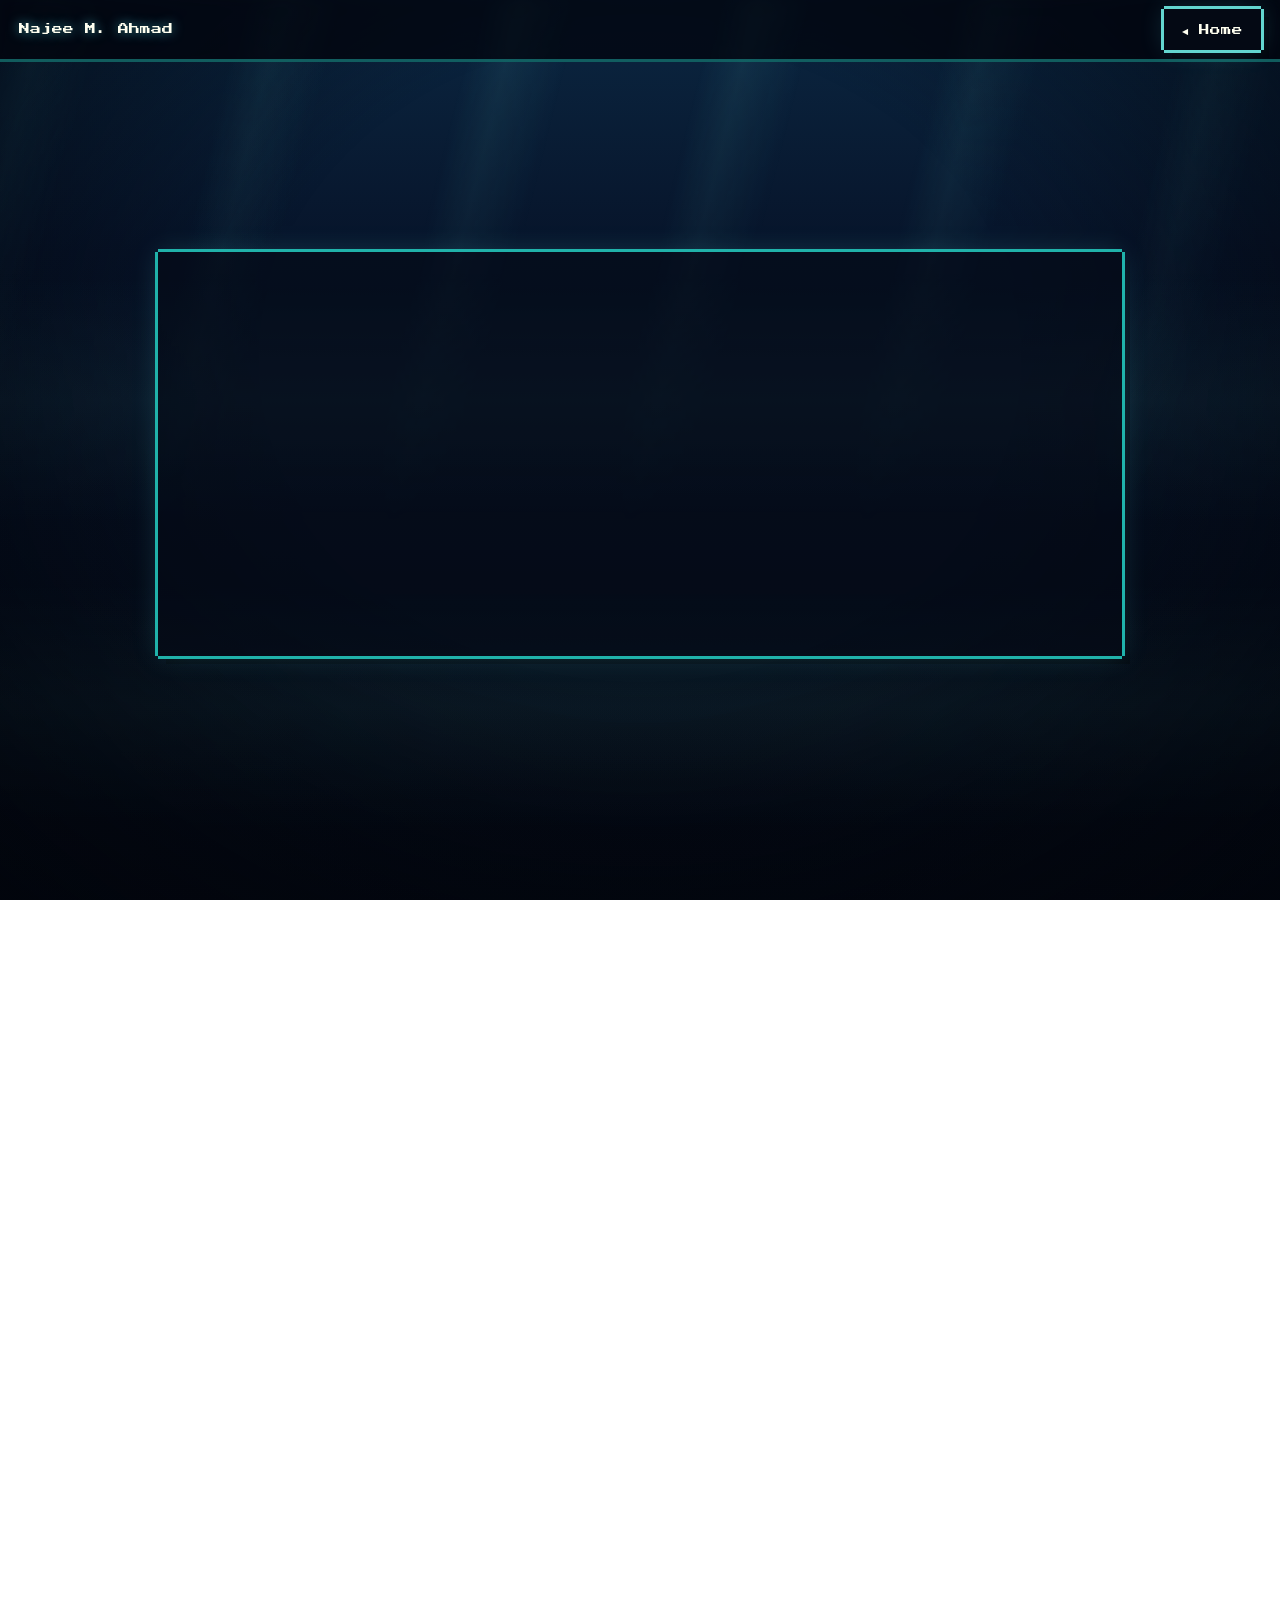
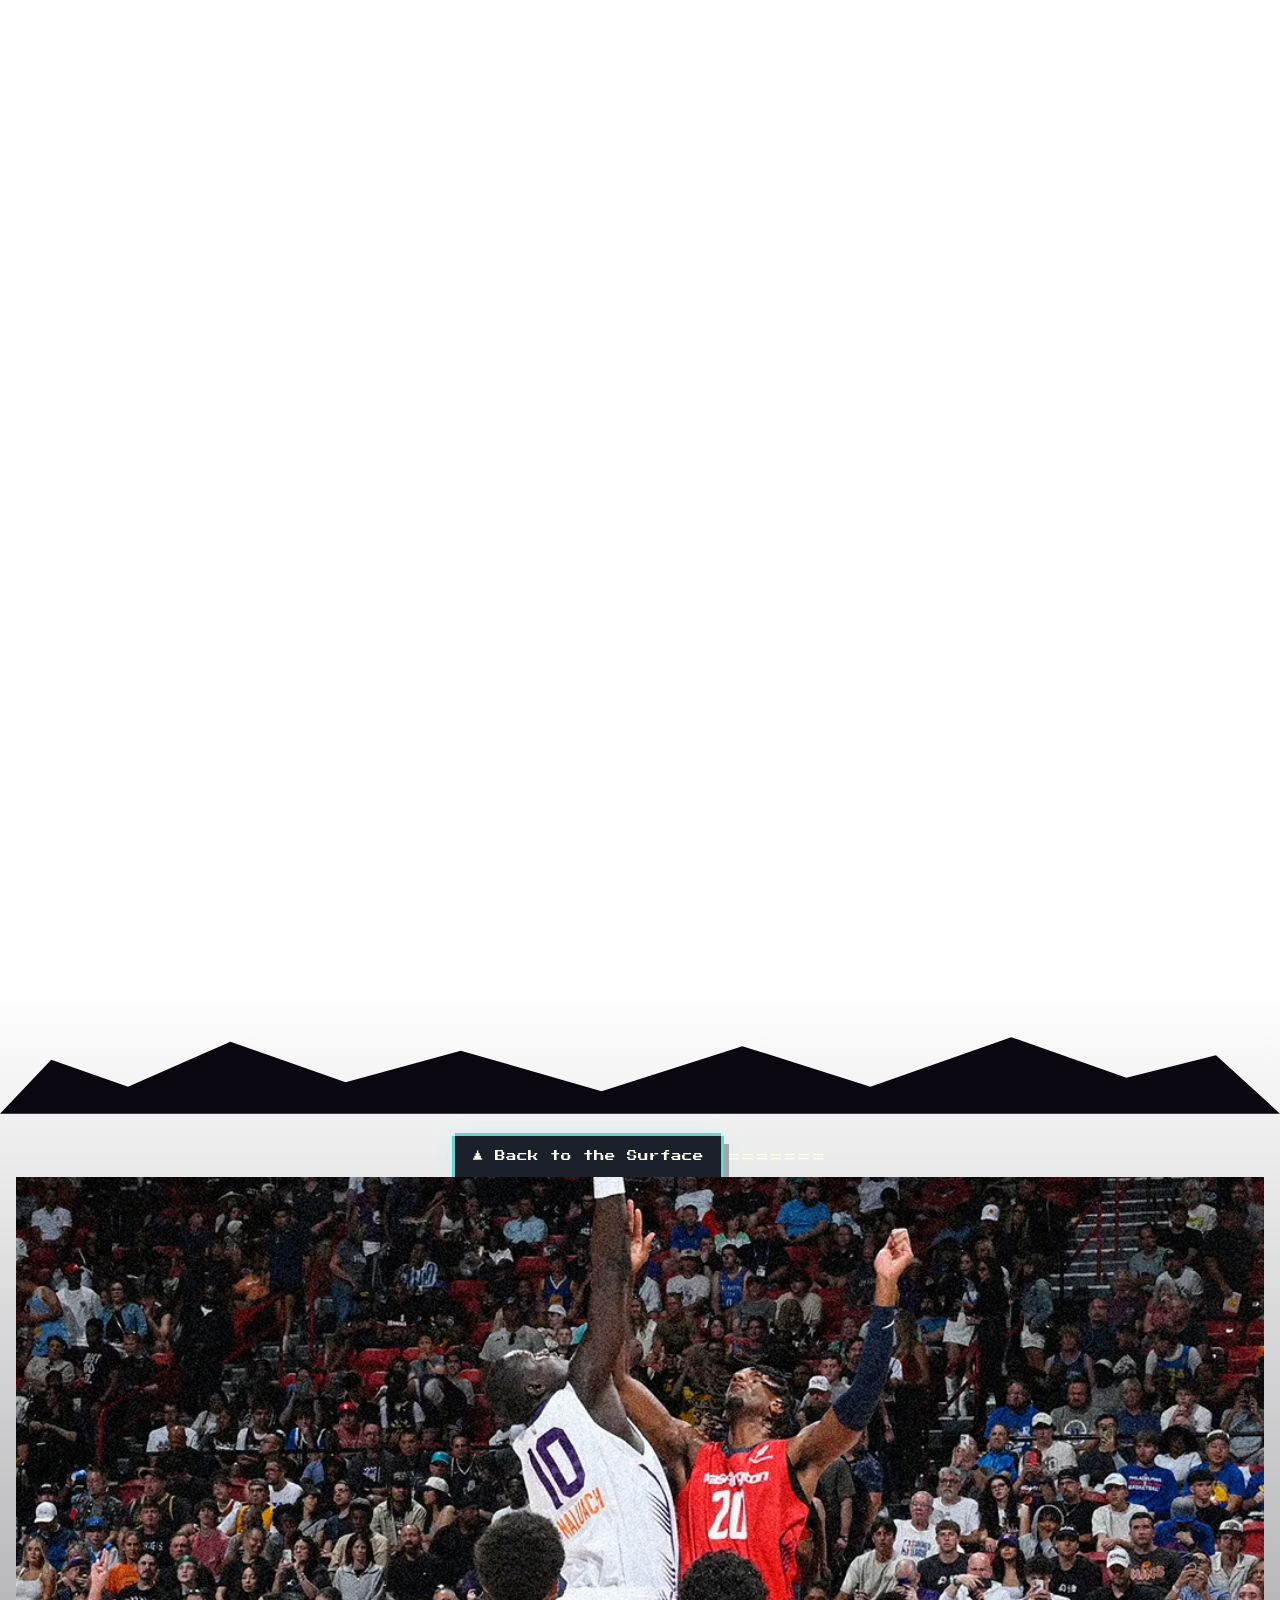
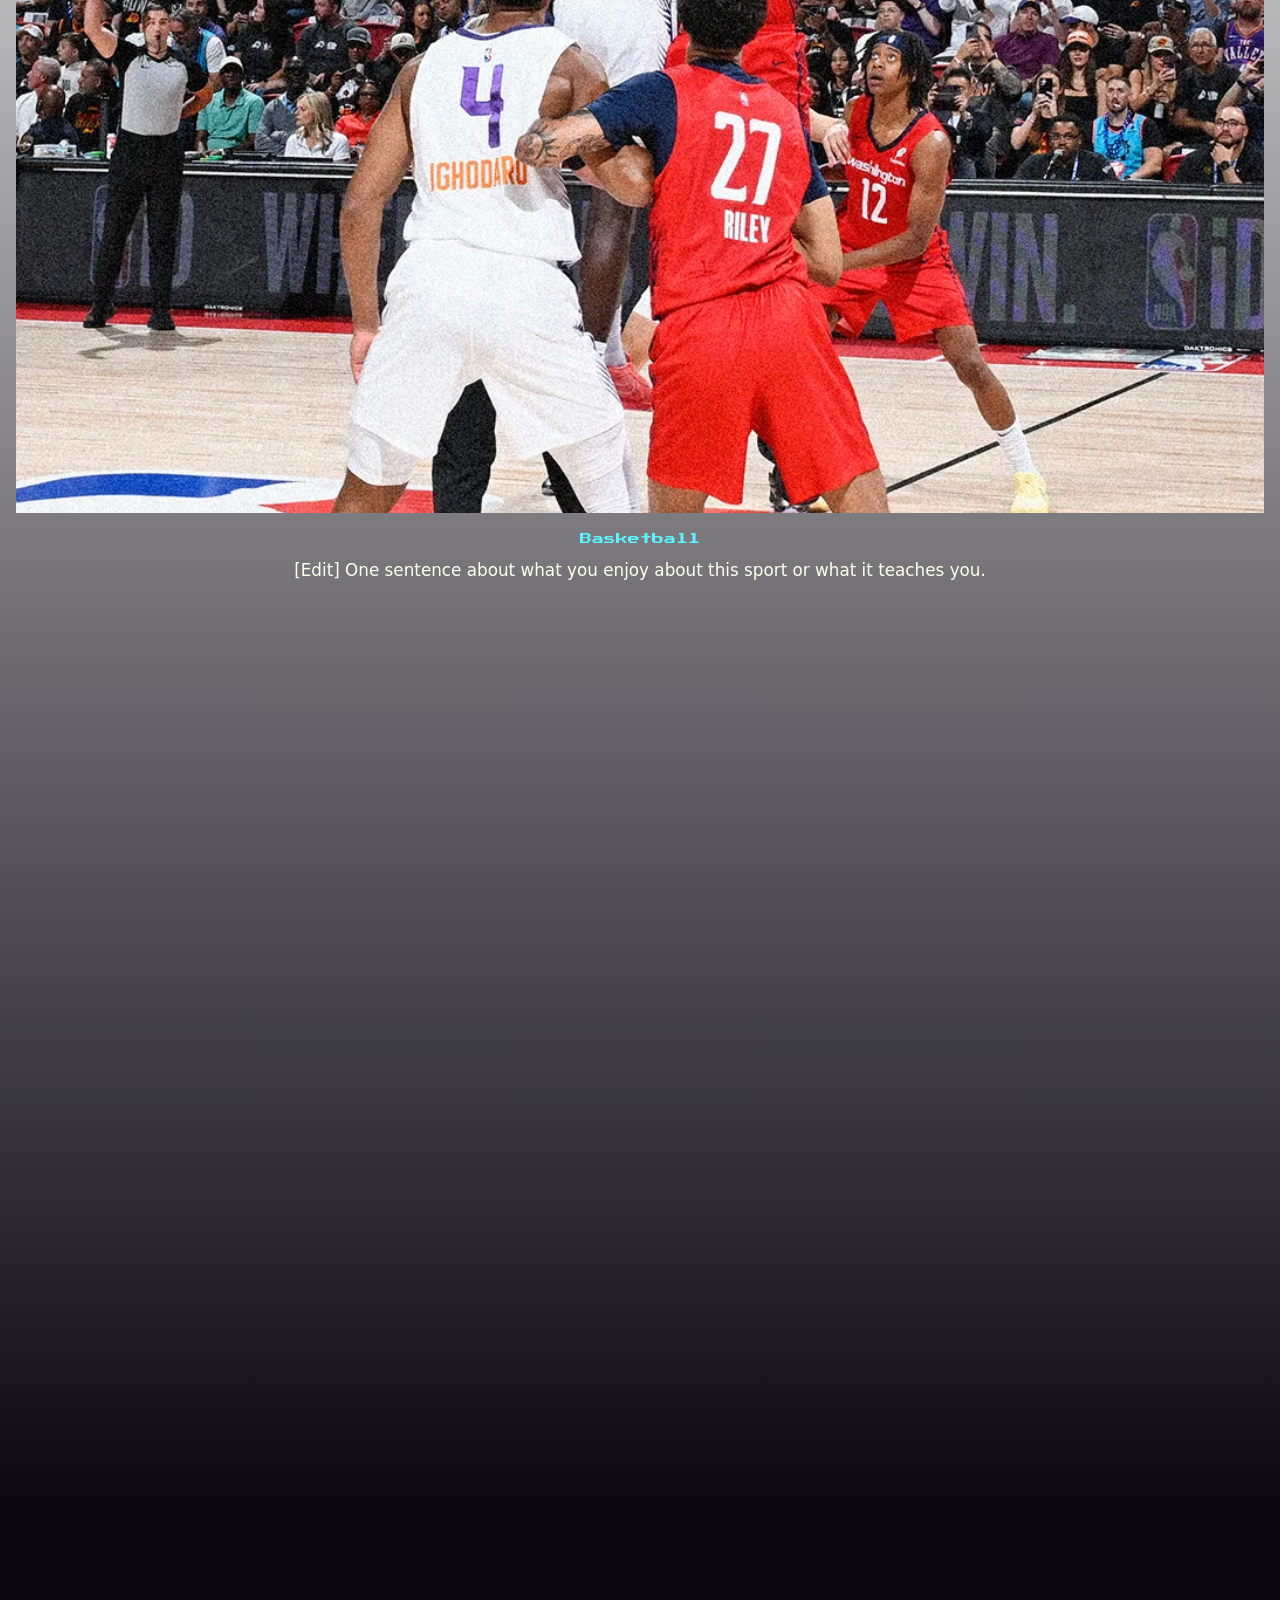
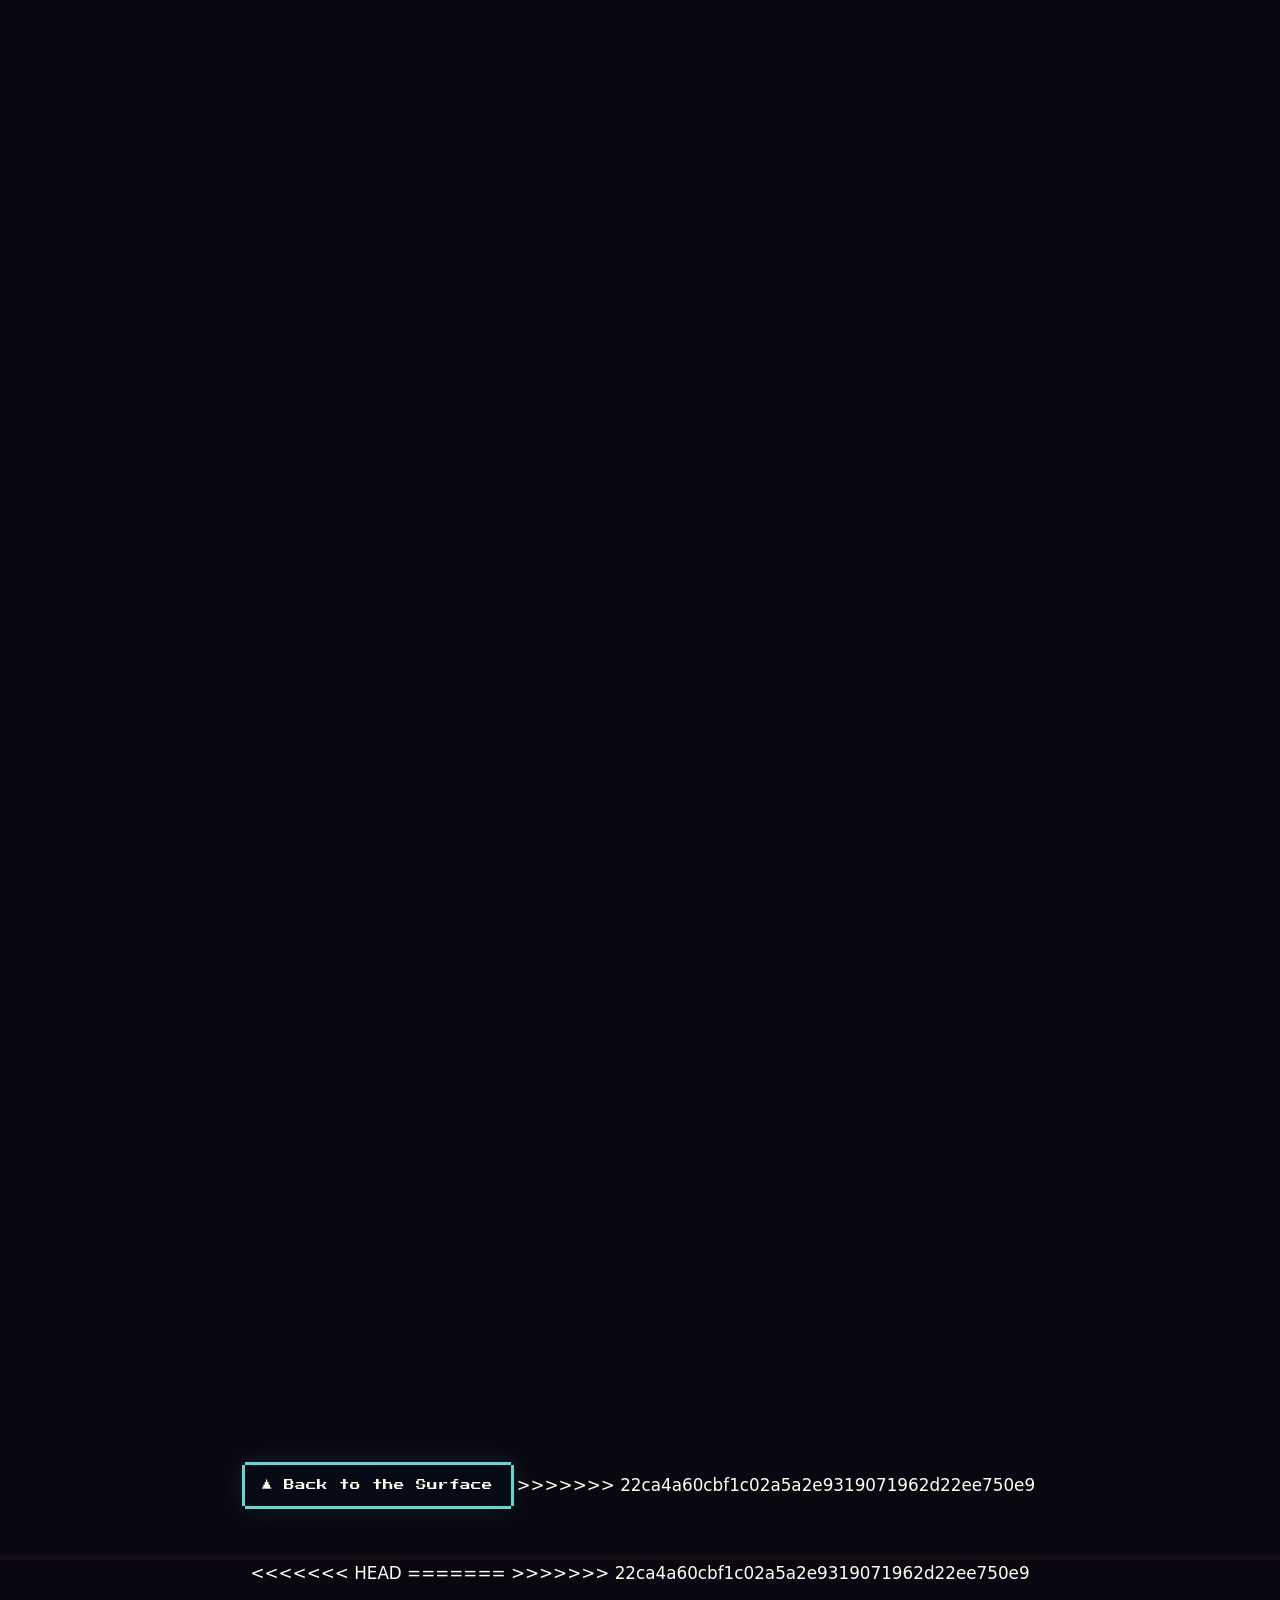
==== commit b3be82df: "Merge and Update portfolio files" ====
--- a/about.html
+++ b/about.html
@@ -50,7 +50,11 @@
         <article class="card reveal">
           <div class="ph"><span>Hobby photo</span><img src="assets/hobby-2.jpg" alt="Najee working out at the gym" width="400" height="300" data-fallback></div>
           <h3>Cycling</h3>
+<<<<<<< HEAD
           <p>Building my strength, developing discipline, and improving my physical and mental health.</p>
+=======
+          <p>Building strength, developing discipline, and improving myself physically and mentally.</p>
+>>>>>>> 22ca4a60cbf1c02a5a2e9319071962d22ee750e9
         </article>
         <article class="card reveal">
           <div class="ph"><span>Hobby photo</span><img src="assets/hobby-1.jpg" alt="Najee running outdoors" width="400" height="300" data-fallback></div>
@@ -58,9 +62,15 @@
           <p>Improving my endurance, staying active, and challenging myself to become better.</p>
         </article>
         <article class="card reveal">
+<<<<<<< HEAD
           <div class="ph"><span>Hobby photo</span><img src="assets/GamingHobby.avif" alt="Najee working with computers" width="400" height="300" data-fallback></div>
           <h3>Gaming</h3>
           <p>I enjoy playing games because they challenge my skills and creativity.</p>
+=======
+          <div class="ph"><span>Hobby photo</span><img src="assets/gaming.webp" alt="Najee working with computers" width="400" height="300" data-fallback></div>
+          <h3>Gaming</h3>
+          <p>Exploring how computers work, learning new technical skills, and discovering ways to create useful things with technology.</p>
+>>>>>>> 22ca4a60cbf1c02a5a2e9319071962d22ee750e9
         </article>
       </div>
     </section>
@@ -69,6 +79,7 @@
       <h2 id="sport-title" class="group reveal">My Sports</h2>
       <div class="grid">
         <article class="card sport reveal">
+<<<<<<< HEAD
           <div class="ph"><span>Sport photo</span><img src="assets/BasketballHobby1.avif" alt="Najee playing Sport 1 (replace with your sport)" width="400" height="300" data-fallback></div>
           <h3>Basketball</h3>
           <p>I enjoy basketball because it improves my teamwork, coordination, and physical fitness.</p>
@@ -123,9 +134,92 @@
     <a class="btn" href="index.html#surface" data-leave>&#9650; Back to the Surface</a>
 
 
+=======
+          <div class="ph"><span>Sport photo</span><img src="assets/Basketball.webp" alt="Najee playing Sport 1 (replace with your sport)" width="400" height="300" data-fallback></div>
+          <h3>Basketball</h3>
+          <p>[Edit] One sentence about what you enjoy about this sport or what it teaches you.</p>
+        </article>
+        <article class="card sport reveal">
+          <div class="ph"><span>Sport photo</span><img src="assets/ChessSet.jpg" alt="Najee playing Sport 2 (replace with your sport)" width="400" height="300" data-fallback></div>
+          <h3>Chess</h3>
+          <p>[Edit] One sentence about what you enjoy about this sport or what it teaches you.</p>
+        </article>
+        <article class="card sport reveal">
+          <div class="ph"><span>Sport photo</span><img src="assets/Badminton.jpg" alt="Najee playing Sport 3 (replace with your sport)" width="400" height="300" data-fallback></div>
+          <h3>Badminton</h3>
+          <p>[Edit] One sentence about what you enjoy about this sport or what it teaches you.</p>
+        </article>
+      </div>
+    </section>
+    <section id="songs" aria-labelledby="song-title">
+      <h2 id="song-title" class="group reveal">My Favorite Songs</h2>
+      <p class="small-note reveal">Open a box, then press play. Music stays off until you start it.</p>
+      <div class="songs">
+        <article class="song reveal">
+          <button type="button" class="song-head" aria-expanded="false" aria-controls="song-1-panel">
+            <span class="cover"><span>Cover</span><img src="images/song-1.jpg" alt="Album cover for Song 1" width="64" height="64" data-fallback></span>
+            <span class="song-meta"><strong>Song 1</strong><small>Artist 1</small></span>
+            <span class="eq" aria-hidden="true"><i></i><i></i><i></i></span>
+          </button>
+          <div class="song-panel" id="song-1-panel"><div class="song-inner">
+            <div class="ctrls">
+              <button type="button" class="play" aria-label="Play Song 1">&#9654;</button>
+              <input type="range" class="seek" min="0" max="100" value="0" step="0.1" aria-label="Seek Song 1">
+              <span class="time">0:00 / 0:00</span>
+            </div>
+            <label class="vol">Volume <input type="range" class="volume" min="0" max="1" step="0.05" value="0.6"></label>
+            <p class="song-note" hidden>Add your audio file at music/song-1.mp3 to play this song.</p>
+          </div></div>
+          <audio preload="none" src="music/song-1.mp3"></audio>
+        </article>
+        <article class="song reveal">
+          <button type="button" class="song-head" aria-expanded="false" aria-controls="song-2-panel">
+            <span class="cover"><span>Cover</span><img src="images/song-2.jpg" alt="Album cover for Song 2" width="64" height="64" data-fallback></span>
+            <span class="song-meta"><strong>Song 2</strong><small>Artist 2</small></span>
+            <span class="eq" aria-hidden="true"><i></i><i></i><i></i></span>
+          </button>
+          <div class="song-panel" id="song-2-panel"><div class="song-inner">
+            <div class="ctrls">
+              <button type="button" class="play" aria-label="Play Song 2">&#9654;</button>
+              <input type="range" class="seek" min="0" max="100" value="0" step="0.1" aria-label="Seek Song 2">
+              <span class="time">0:00 / 0:00</span>
+            </div>
+            <label class="vol">Volume <input type="range" class="volume" min="0" max="1" step="0.05" value="0.6"></label>
+            <p class="song-note" hidden>Add your audio file at music/song-2.mp3 to play this song.</p>
+          </div></div>
+          <audio preload="none" src="music/song-2.mp3"></audio>
+        </article>
+        <article class="song reveal">
+          <button type="button" class="song-head" aria-expanded="false" aria-controls="song-3-panel">
+            <span class="cover"><span>Cover</span><img src="images/song-3.jpg" alt="Album cover for Song 3" width="64" height="64" data-fallback></span>
+            <span class="song-meta"><strong>Song 3</strong><small>Artist 3</small></span>
+            <span class="eq" aria-hidden="true"><i></i><i></i><i></i></span>
+          </button>
+          <div class="song-panel" id="song-3-panel"><div class="song-inner">
+            <div class="ctrls">
+              <button type="button" class="play" aria-label="Play Song 3">&#9654;</button>
+              <input type="range" class="seek" min="0" max="100" value="0" step="0.1" aria-label="Seek Song 3">
+              <span class="time">0:00 / 0:00</span>
+            </div>
+            <label class="vol">Volume <input type="range" class="volume" min="0" max="1" step="0.05" value="0.6"></label>
+            <p class="song-note" hidden>Add your audio file at music/song-3.mp3 to play this song.</p>
+          </div></div>
+          <audio preload="none" src="music/song-3.mp3"></audio>
+        </article>
+      </div>
+    </section>
+  </main>
+
+  <footer class="floor">
+    <a class="btn" href="index.html#surface" data-leave>&#9650; Back to the Surface</a>
+>>>>>>> 22ca4a60cbf1c02a5a2e9319071962d22ee750e9
   </footer>
 
   <script src="about.js"></script>
 </body>
+<<<<<<< HEAD
 </html> 
 
+=======
+</html> 
+>>>>>>> 22ca4a60cbf1c02a5a2e9319071962d22ee750e9
--- a/about.css
+++ b/about.css
@@ -165,6 +165,7 @@
 .vol { display: flex; align-items: center; gap: .6rem; margin: 0 1rem 1rem; font-size: .8rem; opacity: .9; }
 .vol input { flex: 1; accent-color: var(--turq); cursor: pointer; }
 .song-note { margin: 0 1rem 1rem; font-size: .85rem; color: var(--gold); }
+<<<<<<< HEAD
 @keyframes eq { to { transform: scaleY(1); } }
 
 /* Spotify embed */
@@ -180,4 +181,7 @@
 .credits p { margin: 0; }
 
 /* Make the ocean floor span the full screen width */
-.floor { width: 100vw; margin-left: calc(50% - 50vw); }+.floor { width: 100vw; margin-left: calc(50% - 50vw); }
+=======
+@keyframes eq { to { transform: scaleY(1); } }
+>>>>>>> 22ca4a60cbf1c02a5a2e9319071962d22ee750e9
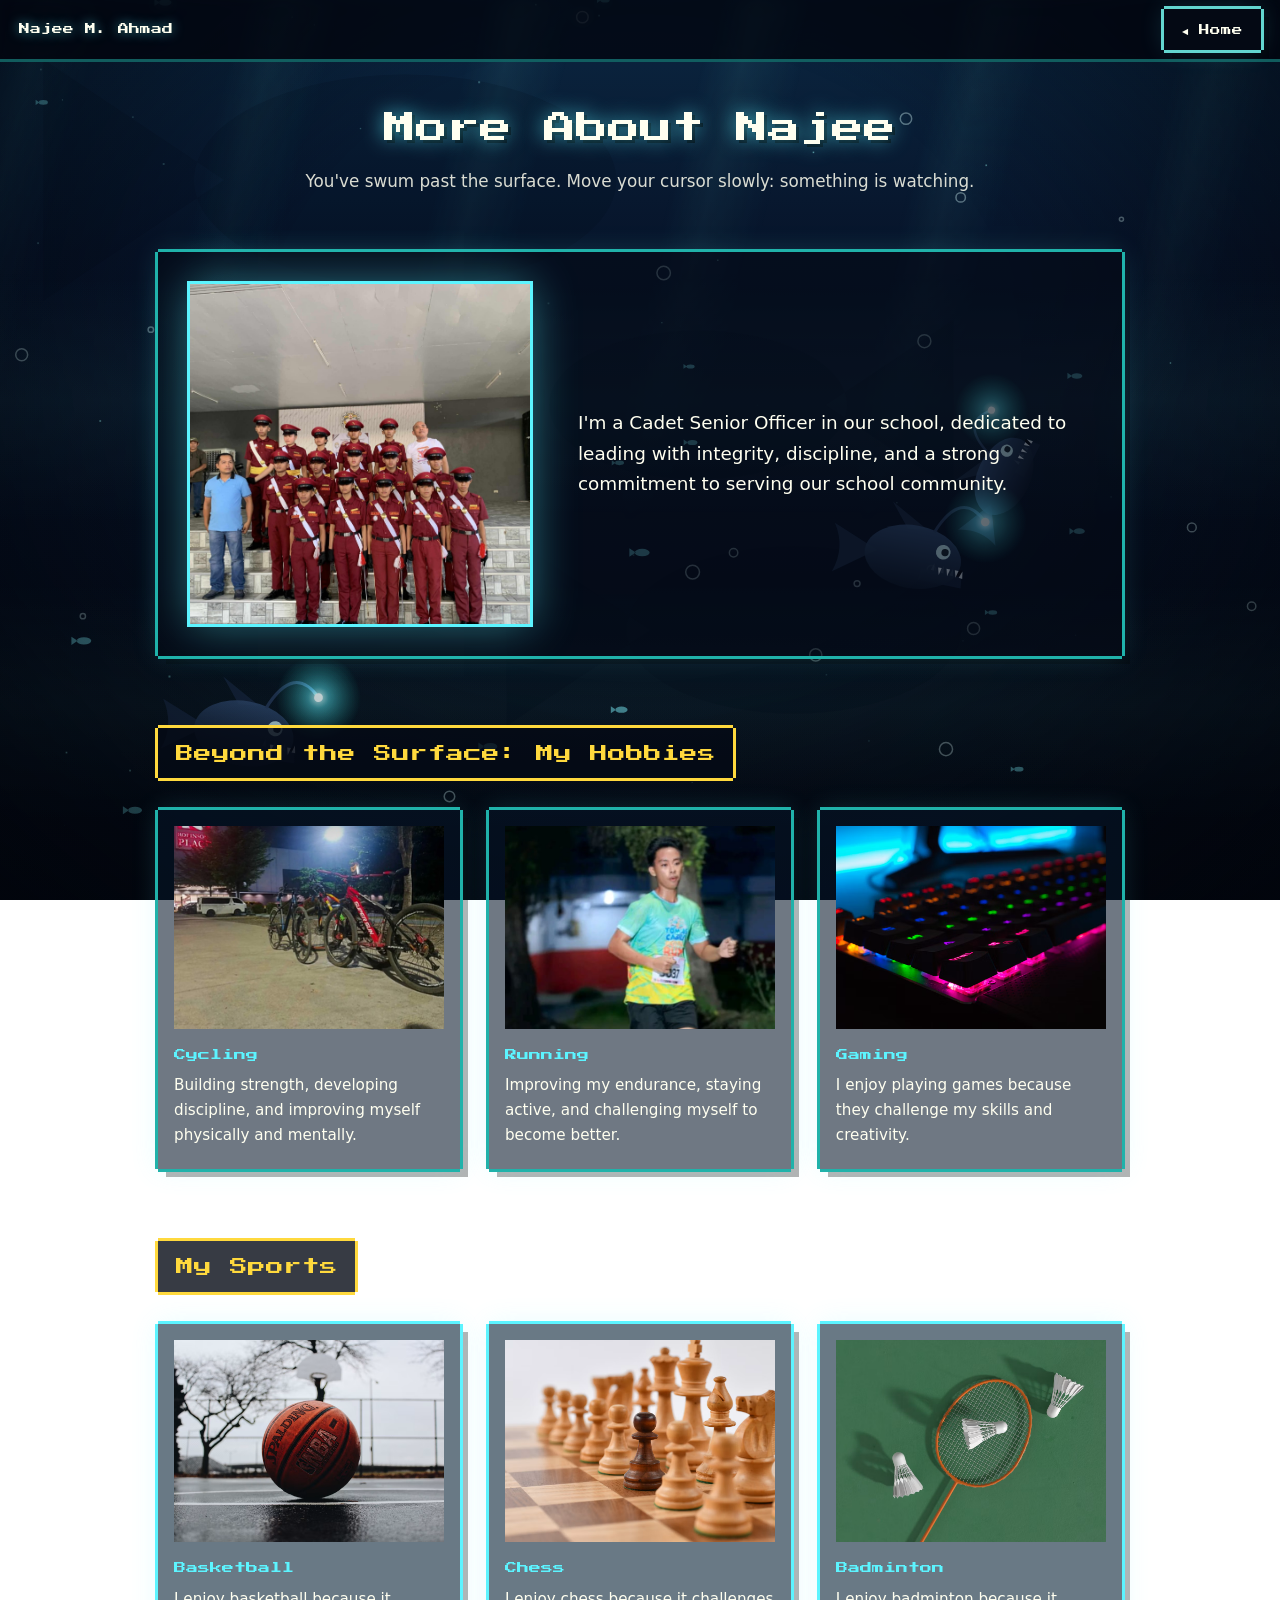
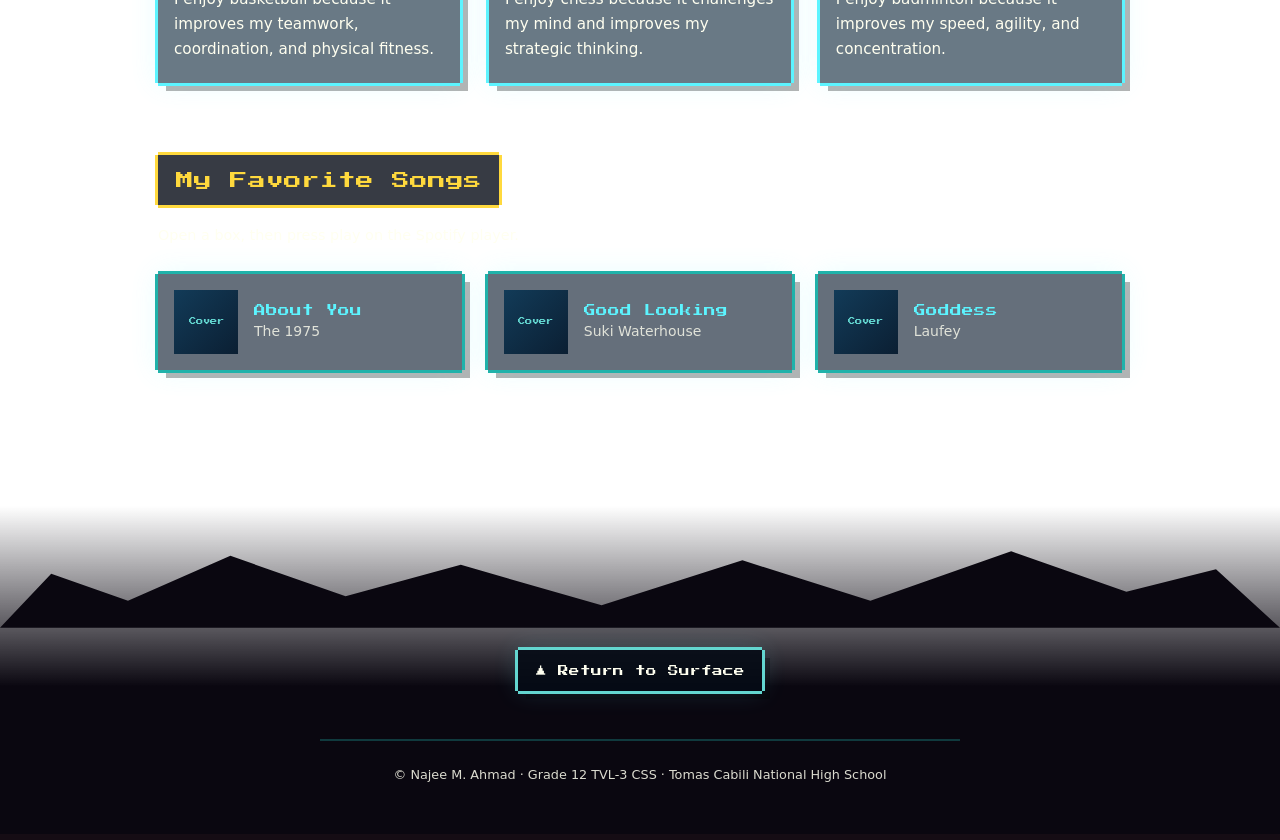
==== commit 2cda563f: "Website Done" ====
--- a/about.html
+++ b/about.html
@@ -14,9 +14,6 @@
   <script>document.documentElement.classList.add('js');</script>
 </head>
 <body>
-  <!-- SONGS: put your audio files in a music/ folder as song-1.mp3, song-2.mp3, song-3.mp3 -->
-  <!-- PHOTOS: put these in the images/ folder (or change the src paths below):
-       about-photo.jpg, hobby-gym.jpg, hobby-running.jpg, hobby-tech.jpg, song-1.jpg..song-3.jpg (covers), sport-1.jpg, sport-2.jpg, sport-3.jpg -->
   <div class="par" style="--k:.10" aria-hidden="true"><div class="rays"></div></div>
   <div class="par" style="--k:.22" aria-hidden="true"><div class="fog f1"></div><div class="fog f2"></div></div>
   <div class="vignette" aria-hidden="true"></div>
@@ -36,11 +33,11 @@
     <section id="background" class="panel background" aria-labelledby="bg-title">
       <div class="ph square float reveal">
         <span>Your photo<br>goes here</span>
+        <!-- Change this path to your real photo -->
         <img src="assets/cat.jpg" alt="Portrait of Najee M. Ahmad" width="560" height="560" data-fallback>
       </div>
       <div class="reveal">
-        
-        <p>I'm a Cadet Senior Officer in our school dedicated to leading with integrity, discipline, and a strong commitment to serving our school community.</p>
+        <p>I'm a Cadet Senior Officer in our school, dedicated to leading with integrity, discipline, and a strong commitment to serving our school community.</p>
       </div>
     </section>
 
@@ -48,13 +45,9 @@
       <h2 id="hobby-title" class="group reveal">Beyond the Surface: My Hobbies</h2>
       <div class="grid">
         <article class="card reveal">
-          <div class="ph"><span>Hobby photo</span><img src="assets/hobby-2.jpg" alt="Najee working out at the gym" width="400" height="300" data-fallback></div>
+          <div class="ph"><span>Hobby photo</span><img src="assets/hobby-2.jpg" alt="Najee cycling" width="400" height="300" data-fallback></div>
           <h3>Cycling</h3>
-<<<<<<< HEAD
-          <p>Building my strength, developing discipline, and improving my physical and mental health.</p>
-=======
           <p>Building strength, developing discipline, and improving myself physically and mentally.</p>
->>>>>>> 22ca4a60cbf1c02a5a2e9319071962d22ee750e9
         </article>
         <article class="card reveal">
           <div class="ph"><span>Hobby photo</span><img src="assets/hobby-1.jpg" alt="Najee running outdoors" width="400" height="300" data-fallback></div>
@@ -62,15 +55,9 @@
           <p>Improving my endurance, staying active, and challenging myself to become better.</p>
         </article>
         <article class="card reveal">
-<<<<<<< HEAD
-          <div class="ph"><span>Hobby photo</span><img src="assets/GamingHobby.avif" alt="Najee working with computers" width="400" height="300" data-fallback></div>
+          <div class="ph"><span>Hobby photo</span><img src="assets/GamingHobby.avif" alt="Najee playing video games" width="400" height="300" data-fallback></div>
           <h3>Gaming</h3>
           <p>I enjoy playing games because they challenge my skills and creativity.</p>
-=======
-          <div class="ph"><span>Hobby photo</span><img src="assets/gaming.webp" alt="Najee working with computers" width="400" height="300" data-fallback></div>
-          <h3>Gaming</h3>
-          <p>Exploring how computers work, learning new technical skills, and discovering ways to create useful things with technology.</p>
->>>>>>> 22ca4a60cbf1c02a5a2e9319071962d22ee750e9
         </article>
       </div>
     </section>
@@ -79,23 +66,24 @@
       <h2 id="sport-title" class="group reveal">My Sports</h2>
       <div class="grid">
         <article class="card sport reveal">
-<<<<<<< HEAD
-          <div class="ph"><span>Sport photo</span><img src="assets/BasketballHobby1.avif" alt="Najee playing Sport 1 (replace with your sport)" width="400" height="300" data-fallback></div>
+          <div class="ph"><span>Sport photo</span><img src="assets/BasketballHobby1.avif" alt="Najee playing basketball" width="400" height="300" data-fallback></div>
           <h3>Basketball</h3>
           <p>I enjoy basketball because it improves my teamwork, coordination, and physical fitness.</p>
         </article>
         <article class="card sport reveal">
-          <div class="ph"><span>Sport photo</span><img src="assets/ChessHobby.avif" alt="Najee playing Sport 2 (replace with your sport)" width="400" height="300" data-fallback></div>
+          <div class="ph"><span>Sport photo</span><img src="assets/ChessHobby.avif" alt="Najee playing chess" width="400" height="300" data-fallback></div>
           <h3>Chess</h3>
           <p>I enjoy chess because it challenges my mind and improves my strategic thinking.</p>
         </article>
         <article class="card sport reveal">
-          <div class="ph"><span>Sport photo</span><img src="assets/BadmintonHobby.avif" alt="Najee playing Sport 3 (replace with your sport)" width="400" height="300" data-fallback></div>
+          <div class="ph"><span>Sport photo</span><img src="assets/BadmintonHobby.avif" alt="Najee playing badminton" width="400" height="300" data-fallback></div>
           <h3>Badminton</h3>
           <p>I enjoy badminton because it improves my speed, agility, and concentration.</p>
+        </article>
       </div>
     </section>
-        <section id="songs" aria-labelledby="song-title">
+
+    <section id="songs" aria-labelledby="song-title">
       <h2 id="song-title" class="group reveal">My Favorite Songs</h2>
       <p class="small-note reveal">Open a box, then press play on the Spotify player.</p>
       <div class="songs">
@@ -128,98 +116,15 @@
         </article>
       </div>
     </section>
-
-  </main>
-  <footer class="floor">
-    <a class="btn" href="index.html#surface" data-leave>&#9650; Back to the Surface</a>
-
-
-=======
-          <div class="ph"><span>Sport photo</span><img src="assets/Basketball.webp" alt="Najee playing Sport 1 (replace with your sport)" width="400" height="300" data-fallback></div>
-          <h3>Basketball</h3>
-          <p>[Edit] One sentence about what you enjoy about this sport or what it teaches you.</p>
-        </article>
-        <article class="card sport reveal">
-          <div class="ph"><span>Sport photo</span><img src="assets/ChessSet.jpg" alt="Najee playing Sport 2 (replace with your sport)" width="400" height="300" data-fallback></div>
-          <h3>Chess</h3>
-          <p>[Edit] One sentence about what you enjoy about this sport or what it teaches you.</p>
-        </article>
-        <article class="card sport reveal">
-          <div class="ph"><span>Sport photo</span><img src="assets/Badminton.jpg" alt="Najee playing Sport 3 (replace with your sport)" width="400" height="300" data-fallback></div>
-          <h3>Badminton</h3>
-          <p>[Edit] One sentence about what you enjoy about this sport or what it teaches you.</p>
-        </article>
-      </div>
-    </section>
-    <section id="songs" aria-labelledby="song-title">
-      <h2 id="song-title" class="group reveal">My Favorite Songs</h2>
-      <p class="small-note reveal">Open a box, then press play. Music stays off until you start it.</p>
-      <div class="songs">
-        <article class="song reveal">
-          <button type="button" class="song-head" aria-expanded="false" aria-controls="song-1-panel">
-            <span class="cover"><span>Cover</span><img src="images/song-1.jpg" alt="Album cover for Song 1" width="64" height="64" data-fallback></span>
-            <span class="song-meta"><strong>Song 1</strong><small>Artist 1</small></span>
-            <span class="eq" aria-hidden="true"><i></i><i></i><i></i></span>
-          </button>
-          <div class="song-panel" id="song-1-panel"><div class="song-inner">
-            <div class="ctrls">
-              <button type="button" class="play" aria-label="Play Song 1">&#9654;</button>
-              <input type="range" class="seek" min="0" max="100" value="0" step="0.1" aria-label="Seek Song 1">
-              <span class="time">0:00 / 0:00</span>
-            </div>
-            <label class="vol">Volume <input type="range" class="volume" min="0" max="1" step="0.05" value="0.6"></label>
-            <p class="song-note" hidden>Add your audio file at music/song-1.mp3 to play this song.</p>
-          </div></div>
-          <audio preload="none" src="music/song-1.mp3"></audio>
-        </article>
-        <article class="song reveal">
-          <button type="button" class="song-head" aria-expanded="false" aria-controls="song-2-panel">
-            <span class="cover"><span>Cover</span><img src="images/song-2.jpg" alt="Album cover for Song 2" width="64" height="64" data-fallback></span>
-            <span class="song-meta"><strong>Song 2</strong><small>Artist 2</small></span>
-            <span class="eq" aria-hidden="true"><i></i><i></i><i></i></span>
-          </button>
-          <div class="song-panel" id="song-2-panel"><div class="song-inner">
-            <div class="ctrls">
-              <button type="button" class="play" aria-label="Play Song 2">&#9654;</button>
-              <input type="range" class="seek" min="0" max="100" value="0" step="0.1" aria-label="Seek Song 2">
-              <span class="time">0:00 / 0:00</span>
-            </div>
-            <label class="vol">Volume <input type="range" class="volume" min="0" max="1" step="0.05" value="0.6"></label>
-            <p class="song-note" hidden>Add your audio file at music/song-2.mp3 to play this song.</p>
-          </div></div>
-          <audio preload="none" src="music/song-2.mp3"></audio>
-        </article>
-        <article class="song reveal">
-          <button type="button" class="song-head" aria-expanded="false" aria-controls="song-3-panel">
-            <span class="cover"><span>Cover</span><img src="images/song-3.jpg" alt="Album cover for Song 3" width="64" height="64" data-fallback></span>
-            <span class="song-meta"><strong>Song 3</strong><small>Artist 3</small></span>
-            <span class="eq" aria-hidden="true"><i></i><i></i><i></i></span>
-          </button>
-          <div class="song-panel" id="song-3-panel"><div class="song-inner">
-            <div class="ctrls">
-              <button type="button" class="play" aria-label="Play Song 3">&#9654;</button>
-              <input type="range" class="seek" min="0" max="100" value="0" step="0.1" aria-label="Seek Song 3">
-              <span class="time">0:00 / 0:00</span>
-            </div>
-            <label class="vol">Volume <input type="range" class="volume" min="0" max="1" step="0.05" value="0.6"></label>
-            <p class="song-note" hidden>Add your audio file at music/song-3.mp3 to play this song.</p>
-          </div></div>
-          <audio preload="none" src="music/song-3.mp3"></audio>
-        </article>
-      </div>
-    </section>
   </main>
 
   <footer class="floor">
-    <a class="btn" href="index.html#surface" data-leave>&#9650; Back to the Surface</a>
->>>>>>> 22ca4a60cbf1c02a5a2e9319071962d22ee750e9
+    <a class="btn" href="index.html#surface" data-leave>&#9650; Return to Surface</a>
+    <div class="credits">
+      <p>&copy; Najee M. Ahmad &middot; Grade 12 TVL-3 CSS &middot; Tomas Cabili National High School</p>
+    </div>
   </footer>
 
   <script src="about.js"></script>
 </body>
-<<<<<<< HEAD
-</html> 
-
-=======
-</html> 
->>>>>>> 22ca4a60cbf1c02a5a2e9319071962d22ee750e9
+</html>
--- a/about.css
+++ b/about.css
@@ -29,9 +29,10 @@
   animation: sway 18s ease-in-out infinite alternate;
 }
 .fog { position: absolute; left: -20%; width: 140%; height: 260px; background: linear-gradient(transparent, rgba(99,214,208,.07), transparent); animation: drift 30s ease-in-out infinite alternate; }
-.f1 { top: 30%; } .f2 { top: 64%; animation-duration: 40s; animation-direction: alternate-reverse; }
+.f1 { top: 30%; }
+.f2 { top: 64%; animation-duration: 40s; animation-direction: alternate-reverse; }
 .vignette { z-index: 2; background: radial-gradient(ellipse at 50% 40%, transparent 42%, rgba(2,5,12,.8) 100%); }
-#sea { z-index: 1; width: 100%; height: 100%; } /* behind the content, so text and photos stay readable */
+#sea { z-index: 1; width: 100%; height: 100%; }
 
 /* Nav */
 .nav {
@@ -57,6 +58,7 @@
 .panel { background: rgba(5,11,22,.6); padding: 2rem; }
 .background { display: grid; grid-template-columns: minmax(200px, 340px) 1fr; gap: 3rem; align-items: center; margin-bottom: 4.5rem; }
 .background p { margin: 0; max-width: 46ch; font-size: 1.15rem; }
+.background h2 { margin-bottom: 1rem; }
 .group { display: inline-block; margin: 0 0 2rem; padding: .7rem 1.1rem; background: rgba(5,11,22,.8); box-shadow: 0 -3px 0 var(--gold), 0 3px 0 var(--gold), -3px 0 0 var(--gold), 3px 0 0 var(--gold); }
 .grid { display: grid; gap: 1.8rem; margin-bottom: 4.5rem; grid-template-columns: repeat(auto-fit, minmax(min(100%, 260px), 1fr)); }
 
@@ -74,18 +76,45 @@
 .ph { position: relative; aspect-ratio: 4/3; overflow: hidden; background: linear-gradient(135deg, #123B58, var(--navy)); }
 .ph.square { aspect-ratio: 1; box-shadow: 0 0 0 3px var(--bio), 0 0 44px rgba(92,244,255,.45); }
 .ph img { position: absolute; inset: 0; width: 100%; height: 100%; object-fit: cover; transition: transform .6s ease; }
+.ph > span { position: absolute; inset: 0; display: grid; place-items: center; padding: 1rem; text-align: center; font: .6rem/1.8 var(--px); color: var(--turq); }
+.ph::after { content: ""; position: absolute; inset: 0; pointer-events: none; transform: translateX(-120%); background: linear-gradient(105deg, transparent 35%, rgba(92,244,255,.35) 50%, transparent 65%); }
 .card:hover .ph img { transform: scale(1.07); }
-.ph span { position: absolute; inset: 0; display: grid; place-items: center; padding: 1rem; text-align: center; font: .6rem/1.8 var(--px); color: var(--turq); }
-.ph::after { content: ""; position: absolute; inset: 0; pointer-events: none; transform: translateX(-120%); background: linear-gradient(105deg, transparent 35%, rgba(92,244,255,.35) 50%, transparent 65%); }
 .card:hover .ph::after { transform: translateX(120%); transition: transform .9s ease; }
 .is-missing { display: none; }
 .float { animation: float 6s ease-in-out infinite alternate; }
 
-/* Buttons and ocean floor */
+/* Buttons */
 .btn { --bc: var(--turq); display: inline-flex; align-items: center; gap: .6rem; padding: .8rem 1.1rem; font: .66rem/1.5 var(--px); text-decoration: none; background: rgba(5,11,22,.9); color: var(--ivory); transition: transform .12s, background-color .15s; }
 .btn:hover { transform: translateY(-3px); background: #123B58; }
-.floor { position: relative; z-index: 3; text-align: center; padding: 7rem 1rem 3rem; background: linear-gradient(transparent, #0A0710 55%); border-bottom: 6px solid #150C14; }
+
+/* Favorite songs (Spotify embeds) */
+.small-note { font-size: .9rem; opacity: .8; margin: -.8rem 0 1.6rem; }
+.songs { display: grid; gap: 1.6rem; margin-bottom: 4.5rem; align-items: start; grid-template-columns: repeat(auto-fit, minmax(min(100%, 290px), 1fr)); }
+.song {
+  --bc: var(--teal); background: rgba(8,24,42,.62);
+  box-shadow: 0 -3px 0 var(--bc), 0 3px 0 var(--bc), -3px 0 0 var(--bc), 3px 0 0 var(--bc), 0 0 26px rgba(92,244,255,.16), 8px 8px 0 rgba(0,0,0,.3);
+  transition: box-shadow .25s ease, transform .25s ease;
+}
+.song:hover { transform: translateY(-3px); --bc: var(--turq); }
+.song.is-open { --bc: var(--bio); }
+.song-head { display: flex; align-items: center; gap: 1rem; width: 100%; padding: 1rem; background: none; border: 0; color: inherit; font: inherit; text-align: left; cursor: pointer; }
+.cover { position: relative; flex: none; width: 64px; height: 64px; overflow: hidden; background: linear-gradient(135deg, #123B58, var(--navy)); }
+.cover > span { position: absolute; inset: 0; display: grid; place-items: center; font: .45rem var(--px); color: var(--turq); }
+.cover img { position: absolute; inset: 0; width: 100%; height: 100%; object-fit: cover; }
+.song-meta { display: grid; min-width: 0; }
+.song-meta strong { font: 400 .72rem/1.6 var(--px); color: var(--bio); }
+.song-meta small { opacity: .8; }
+.song-panel { display: grid; grid-template-rows: 0fr; visibility: hidden; transition: grid-template-rows .35s ease, visibility 0s .35s; }
+.song.is-open .song-panel { grid-template-rows: 1fr; visibility: visible; transition: grid-template-rows .35s ease; }
+.song-inner { overflow: hidden; min-height: 0; }
+.embed { display: block; width: calc(100% - 2rem); height: 152px; margin: 0 1rem 1rem; border: 0; border-radius: 12px; background: rgba(5,11,22,.6); }
+
+/* Ocean floor footer and credits */
+.floor { position: relative; z-index: 3; text-align: center; padding: 9rem 1rem 3rem; background: linear-gradient(transparent, #0A0710 55%); border-bottom: 6px solid #150C14; }
 .floor::before { content: ""; position: absolute; left: 0; right: 0; top: 2rem; height: 90px; background: #0A0710; clip-path: polygon(0 100%, 4% 40%, 10% 70%, 18% 20%, 27% 65%, 36% 30%, 47% 75%, 58% 25%, 68% 70%, 79% 15%, 88% 60%, 95% 35%, 100% 100%); }
+.floor > * { position: relative; z-index: 1; }
+.credits { max-width: 640px; margin: 3rem auto 0; padding-top: 1.5rem; border-top: 2px solid rgba(32,178,170,.35); font-size: .8rem; line-height: 1.6; opacity: .85; text-align: center; }
+.credits p { margin: 0; }
 
 /* Reveal on scroll */
 .js .reveal { opacity: 0; transform: translateY(22px); transition: opacity .8s ease, transform .8s ease; }
@@ -99,13 +128,8 @@
 
 @media (max-width: 800px) { .background { grid-template-columns: 1fr; justify-items: center; text-align: center; gap: 2rem; } .background .ph { width: min(280px, 72vw); } }
 @media (max-width: 480px) { .brand { font-size: .55rem; } .btn { font-size: .58rem; padding: .7rem .8rem; } .panel { padding: 1.2rem; } }
-@media (prefers-reduced-motion: reduce) {
-  html { scroll-behavior: auto; }
-  *, *::before, *::after { animation: none !important; transition: none !important; }
-  .js .reveal { opacity: 1; transform: none; }
-}
 
-/* ---- Fish cursor (same as the main page; desktop / fine pointers only) ---- */
+/* Fish cursor (same as the main page; desktop / fine pointers only) */
 .fish-cursor { display: none; }
 @media (hover: hover) and (pointer: fine) {
   html.has-fish, html.has-fish * { cursor: none !important; }
@@ -132,56 +156,8 @@
 @keyframes finFlap { from { transform: rotate(-12deg); } to { transform: rotate(14deg); } }
 @keyframes fishBob { from { transform: translateY(-2px); } to { transform: translateY(2px); } }
 
-/* ---- Favorite songs (Spotify-style players) ---- */
-.small-note { font-size: .9rem; opacity: .8; margin: -.8rem 0 1.6rem; }
-.songs { display: grid; gap: 1.6rem; margin-bottom: 4.5rem; align-items: start; grid-template-columns: repeat(auto-fit, minmax(min(100%, 290px), 1fr)); }
-.song {
-  --bc: var(--teal); background: rgba(8,24,42,.62);
-  box-shadow: 0 -3px 0 var(--bc), 0 3px 0 var(--bc), -3px 0 0 var(--bc), 3px 0 0 var(--bc), 0 0 26px rgba(92,244,255,.16), 8px 8px 0 rgba(0,0,0,.3);
-  transition: box-shadow .25s ease, transform .25s ease;
-}
-.song:hover { transform: translateY(-3px); --bc: var(--turq); }
-.song.is-open { --bc: var(--bio); }
-.song.is-playing { box-shadow: 0 -3px 0 var(--bc), 0 3px 0 var(--bc), -3px 0 0 var(--bc), 3px 0 0 var(--bc), 0 0 44px rgba(92,244,255,.5), 8px 8px 0 rgba(0,0,0,.3); }
-.song-head { display: flex; align-items: center; gap: 1rem; width: 100%; padding: 1rem; background: none; border: 0; color: inherit; font: inherit; text-align: left; cursor: pointer; }
-.cover { position: relative; flex: none; width: 64px; height: 64px; overflow: hidden; background: linear-gradient(135deg, #123B58, var(--navy)); }
-.cover span { position: absolute; inset: 0; display: grid; place-items: center; font: .45rem var(--px); color: var(--turq); }
-.cover img { position: absolute; inset: 0; width: 100%; height: 100%; object-fit: cover; }
-.song-meta { display: grid; min-width: 0; }
-.song-meta strong { font: 400 .72rem/1.6 var(--px); color: var(--bio); }
-.song-meta small { opacity: .8; }
-.eq { display: flex; align-items: flex-end; gap: 3px; height: 18px; margin-left: auto; }
-.eq i { width: 4px; height: 100%; background: var(--bio); transform: scaleY(.25); transform-origin: bottom; }
-.song.is-playing .eq i { animation: eq .8s ease-in-out infinite alternate; }
-.eq i:nth-child(2) { animation-delay: -.3s !important; } .eq i:nth-child(3) { animation-delay: -.6s !important; }
-.song-panel { display: grid; grid-template-rows: 0fr; visibility: hidden; transition: grid-template-rows .35s ease, visibility 0s .35s; }
-.song.is-open .song-panel { grid-template-rows: 1fr; visibility: visible; transition: grid-template-rows .35s ease; }
-.song-inner { overflow: hidden; min-height: 0; }
-.ctrls { display: flex; flex-wrap: wrap; align-items: center; gap: .8rem; margin: 0 1rem 1rem; }
-.play { width: 44px; height: 44px; padding: 0; border: 0; cursor: pointer; background: var(--bio); color: var(--navy); font-size: 1rem; box-shadow: 0 0 16px rgba(92,244,255,.6); }
-.play:hover { background: #A8FFF8; }
-.seek { flex: 1; min-width: 110px; accent-color: var(--bio); cursor: pointer; }
-.time { font-size: .8rem; opacity: .85; font-variant-numeric: tabular-nums; }
-.vol { display: flex; align-items: center; gap: .6rem; margin: 0 1rem 1rem; font-size: .8rem; opacity: .9; }
-.vol input { flex: 1; accent-color: var(--turq); cursor: pointer; }
-.song-note { margin: 0 1rem 1rem; font-size: .85rem; color: var(--gold); }
-<<<<<<< HEAD
-@keyframes eq { to { transform: scaleY(1); } }
-
-/* Spotify embed */
-.embed { display: block; width: calc(100% - 2rem); height: 152px; margin: 0 1rem 1rem; border: 0; border-radius: 12px; background: rgba(5,11,22,.6); }
-
-/* Footer and credits */
-.floor { padding-top: 9rem; }
-.floor > * { position: relative; z-index: 1; }
-.credits { max-width: 640px; margin: 3rem auto 0; padding-top: 1.5rem; border-top: 2px solid rgba(32,178,170,.35); font-size: .8rem; line-height: 1.6; opacity: .85; text-align: center; }
-.credits h2 { margin: 0 0 .8rem; font: 400 .6rem/1.6 var(--px); color: var(--turq); }
-.credits ul { margin: 0 0 .8rem; padding: 0; list-style: none; }
-.credits li { margin-bottom: .4rem; }
-.credits p { margin: 0; }
-
-/* Make the ocean floor span the full screen width */
-.floor { width: 100vw; margin-left: calc(50% - 50vw); }
-=======
-@keyframes eq { to { transform: scaleY(1); } }
->>>>>>> 22ca4a60cbf1c02a5a2e9319071962d22ee750e9
+@media (prefers-reduced-motion: reduce) {
+  html { scroll-behavior: auto; }
+  *, *::before, *::after { animation: none !important; transition: none !important; }
+  .js .reveal { opacity: 1; transform: none; }
+}
